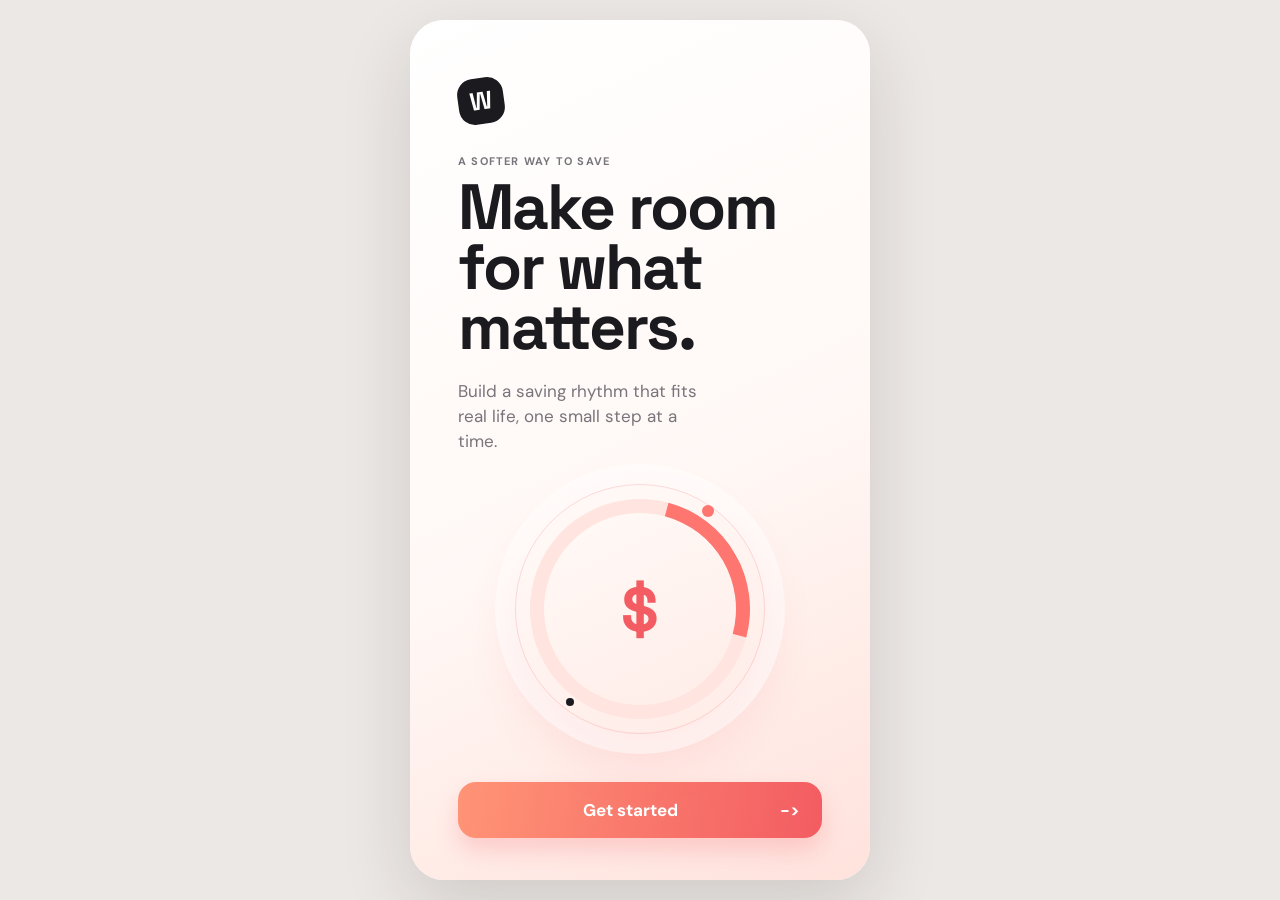
==== index.html @ 6072acb7 "Add the first Wispace prototype Every screen as static markup: the welcome and sign-in views, and th" ====
<!doctype html>
<html lang="en">
<head>
  <meta charset="UTF-8">
  <meta name="viewport" content="width=device-width, initial-scale=1.0">
  <meta name="theme-color" content="#f8f6f4">
  <title>Wispace | Make room for your goals</title>
  <link rel="preconnect" href="https://fonts.googleapis.com">
  <link rel="preconnect" href="https://fonts.gstatic.com" crossorigin>
  <link href="https://fonts.googleapis.com/css2?family=DM+Sans:wght@400;500;600;700&family=Space+Grotesk:wght@500;600;700&display=swap" rel="stylesheet">
  <link rel="stylesheet" href="styles.css">
</head>
<body>
  <main class="app-shell">
    <section id="welcome-view" class="welcome-view screen active">
      <div class="brand-mark">W</div>
      <div class="welcome-copy">
        <p class="eyebrow">A softer way to save</p>
        <h1>Make room<br>for what matters.</h1>
        <p>Build a saving rhythm that fits real life, one small step at a time.</p>
      </div>
      <div class="welcome-orbit" aria-hidden="true"><span>$</span><i></i><b></b></div>
      <button class="primary-button welcome-button" data-action="start">Get started <span>-></span></button>
    </section>

    <section id="signin-view" class="form-view screen">
      <button class="back-button" data-action="welcome">&#8592;</button>
      <div class="form-heading"><p class="eyebrow">Welcome to Wispace</p><h2>Let's make your<br>money feel lighter.</h2><p>Tell us a little about you to personalize your space.</p></div>
      <form id="profile-form" class="stack-form">
        <div class="form-row"><label>First name<input id="first-name-input" type="text" placeholder="First name" required></label><label>Last name<input id="last-name-input" type="text" placeholder="Last name" required></label></div>
        <label>What should we call you?<input id="name-input" type="text" placeholder="Your name" required></label>
        <label>What are you saving in?<select id="currency-input"><option value="$">USD ($)</option><option value="CAD">CAD ($)</option><option value="EUR">EUR (€)</option></select></label>
        <button class="primary-button" type="submit">Create my space <span>-></span></button>
      </form>
    </section>

    <section id="app-view" class="app-view screen">
      <header class="app-header"><div><p class="eyebrow" id="greeting">Good morning</p><h1>Wispace</h1><p class="subtle">Steady progress, softer landing.</p></div><button class="add-button" data-action="deposit">Add <span>+</span></button></header>

      <div id="home-page" class="page active-page">
        <section class="progress-section">
          <div class="progress-ring" id="progress-ring"><div class="ring-inner"><span>Saved</span><strong id="saved-value">$75.00</strong><small>of <span id="goal-value">$200.00</span> goal</small></div></div>
          <p class="pace-note"><span class="status-dot"></span><span id="pace-copy">You are right on pace</span></p>
        </section>
        <button class="primary-button deposit-button" data-action="deposit">Deposit <span id="deposit-label">$20</span> <span>+</span></button>
        <section class="checkin-card"><div class="section-heading"><div><p class="eyebrow">Your rhythm</p><h2>Daily check-in</h2></div><button class="icon-button" data-action="shift-checkins" aria-label="View next check-ins">&#8594;</button></div><div class="checkin-track" id="checkin-track" tabindex="0" aria-label="Daily check-ins"></div><p class="swipe-hint">Drag to explore your days</p></section>
        <section class="mini-stat-row"><div><span>This month</span><strong id="month-saved">$75.00</strong></div><div><span>Next deposit</span><strong id="next-deposit">$20.00</strong></div></section>
      </div>

      <div id="goals-page" class="page">
        <div class="page-title"><p class="eyebrow">Plan with intention</p><h2>Your goals</h2></div>
        <section class="goal-builder panel"><div class="section-heading"><div><p class="eyebrow">New goal</p><h2>Set a target</h2></div><span class="target-symbol">$</span></div><label>Target amount<input id="target-input" type="number" min="1" value="200"></label><label>Timeframe<select id="timeframe-input"><option value="30">30 days</option><option value="90">3 months</option><option value="180" selected>6 months</option><option value="365">1 year</option></select></label><div class="suggestion"><span>Suggested cadence</span><strong id="cadence-value">$1.11 / day</strong></div><div class="cadence-chips" id="cadence-chips"></div><button class="secondary-button" id="save-goal" type="button">Update goal</button></section>
        <div class="goal-list" id="goal-list"></div>
      </div>

      <div id="history-page" class="page">
        <div class="page-title"><p class="eyebrow">Your money trail</p><h2>History</h2></div>
        <div class="history-tabs"><button class="active">Overview</button><button>Deposits</button></div>
        <section class="flow-summary panel"><div><span>Monthly flow</span><strong>$4,200</strong></div><div class="flow-pills"><p><span>Spent</span><b>$2,940</b></p><p><span>Saved</span><b id="history-saved">$1,260</b></p></div></section>
        <section class="transactions" id="transactions"></section>
      </div>

      <div id="profile-page" class="page">
        <div class="page-title"><p class="eyebrow">Your space</p><h2>Profile</h2></div>
        <section class="profile-card panel"><div class="profile-summary"><div class="avatar" id="avatar">A</div><div><h2 id="profile-name">Alicia James</h2><p id="profile-handle">@alicia</p></div></div><div class="settings-list"><label>Turn on reminders <input class="toggle" type="checkbox" checked></label><label>Face unlock <input class="toggle" type="checkbox" checked></label><label>Private vault <input class="toggle" type="checkbox"></label><label>Currency <strong id="profile-currency">USD ($)</strong></label></div></section><button class="secondary-button" data-action="welcome">Sign out</button>
      </div>

      <nav class="bottom-nav" aria-label="Main navigation"><button class="active" data-page="home-page"><span class="nav-icon">⌂</span>Home</button><button data-page="goals-page"><span class="nav-icon">◎</span>Goals</button><button data-page="history-page"><span class="nav-icon">▤</span>History</button><button data-page="profile-page"><span class="nav-icon">○</span>Profile</button></nav>
    </section>

    <div class="modal-backdrop" id="deposit-modal"><section class="deposit-modal" role="dialog" aria-modal="true"><button class="close-button" data-action="close-modal">&#10005;</button><p class="eyebrow">Add to your goal</p><h2>Every little bit counts.</h2><label>Deposit amount<div class="money-input"><span id="currency-symbol">$</span><input id="deposit-input" type="number" min="0.01" step="0.01" value="20"></div></label><div class="deposit-suggestions"><button data-amount="10">$10</button><button data-amount="20">$20</button><button data-amount="50">$50</button></div><button class="primary-button" id="confirm-deposit">Make deposit <span>-></span></button></section></div>
  </main>
  <script src="app.js"></script>
</body>
</html>
---- styles.css ----
.form-row{display:grid;grid-template-columns:1fr 1fr;gap:12px}.goals-title{display:flex;align-items:flex-start;justify-content:space-between}.goals-title .add-button{margin-top:2px}.settings-list select{border:0;background:transparent;font-weight:700;text-align:right;outline-color:var(--coral)}
@media(max-width:360px){.form-row{grid-template-columns:1fr}.goals-title .add-button{padding-left:10px;padding-right:10px;font-size:12px}}
:root{--ink:#1b1b1f;--muted:#77757b;--paper:#fbf9f7;--panel:#fff;--line:#e8e3e0;--coral:#ff756f;--coral-dark:#f35c62;--blush:#ffe4df;--green:#45b979;--shadow:0 18px 35px rgba(38,25,20,.07)}
*{box-sizing:border-box}body{margin:0;background:#ece8e5;color:var(--ink);font-family:'DM Sans',sans-serif}button,input,select{font:inherit}button{cursor:pointer;border:0;color:inherit} .app-shell{max-width:460px;min-height:100vh;margin:auto;background:var(--paper);position:relative;overflow:hidden}.screen{display:none;min-height:100vh}.screen.active{display:block}.welcome-view{padding:44px 28px 32px;display:flex!important;flex-direction:column;background:linear-gradient(155deg,#fff 0%,#fff8f5 55%,#ffe2dc 100%)}.brand-mark{width:46px;height:46px;border-radius:16px;background:var(--ink);color:#fff;display:grid;place-items:center;font:700 25px 'Space Grotesk';transform:rotate(-8deg)}.welcome-copy{margin-top:auto;position:relative;z-index:1}.eyebrow{margin:0 0 9px;text-transform:uppercase;letter-spacing:.11em;font-size:11px;font-weight:700;color:var(--muted)}h1,h2,p{margin-top:0}.welcome-copy h1{font:700 clamp(44px,12vw,64px)/.94 'Space Grotesk';letter-spacing:-2px;margin-bottom:22px}.welcome-copy>p:last-child{max-width:260px;font-size:17px;line-height:1.45;color:var(--muted)}.welcome-orbit{height:250px;width:250px;margin:14px auto 18px;border:1px solid rgba(243,92,98,.2);border-radius:50%;position:relative;display:grid;place-items:center;box-shadow:0 0 0 20px rgba(255,255,255,.5),0 24px 50px rgba(243,92,98,.16)}.welcome-orbit:before{content:'';position:absolute;inset:14px;border:14px solid var(--blush);border-right-color:var(--coral);border-radius:50%;transform:rotate(-30deg)}.welcome-orbit span{font:700 62px 'Space Grotesk';color:var(--coral-dark);z-index:1}.welcome-orbit i,.welcome-orbit b{position:absolute;border-radius:50%;background:var(--coral);width:12px;height:12px;top:20px;right:50px}.welcome-orbit b{background:var(--ink);bottom:27px;top:auto;left:50px;width:8px;height:8px}.primary-button{width:100%;padding:17px 22px;border-radius:18px;background:linear-gradient(100deg,#ff9476,var(--coral-dark));color:white;font-weight:700;font-size:17px;box-shadow:0 12px 22px rgba(243,92,98,.22);transition:transform .2s,box-shadow .2s}.primary-button:hover{transform:translateY(-2px);box-shadow:0 16px 28px rgba(243,92,98,.3)}.primary-button span{float:right}.welcome-button{margin-top:auto}.text-button{background:none;padding:18px;color:var(--muted);font-weight:600;font-size:14px}.form-view{padding:38px 28px;background:var(--paper)}.back-button{background:none;font-size:25px;padding:4px 0 34px}.form-heading h2{font:700 38px/1 'Space Grotesk';letter-spacing:-1px;margin-bottom:16px}.form-heading>p:last-child{color:var(--muted);line-height:1.5}.stack-form{margin-top:38px;display:grid;gap:20px}.stack-form label,.goal-builder label,.deposit-modal label{display:grid;gap:8px;color:var(--muted);font-size:13px;font-weight:600}.stack-form input,.stack-form select,.goal-builder input,.goal-builder select,.deposit-modal input{width:100%;border:1px solid var(--line);border-radius:14px;background:white;padding:15px;color:var(--ink);outline-color:var(--coral)}
.app-view{padding:28px 20px 106px}.app-header{display:flex;align-items:flex-start;justify-content:space-between;margin-bottom:30px}.app-header h1{font:700 33px 'Space Grotesk';letter-spacing:-1.5px;margin:0 0 3px}.subtle{font-size:13px;color:var(--muted);margin:0}.add-button{background:#efedeb;border-radius:20px;padding:9px 14px;font-weight:700}.add-button span{font-size:20px;line-height:10px;margin-left:4px}.page{display:none;animation:rise .35s ease both}.page.active-page{display:block}.progress-section{text-align:center}.progress-ring{width:min(290px,74vw);aspect-ratio:1;margin:0 auto 20px;border-radius:50%;padding:17px;background:conic-gradient(var(--coral) var(--progress,37.5%),var(--blush) 0);box-shadow:0 15px 30px rgba(255,117,111,.12);position:relative}.progress-ring:before{content:'';position:absolute;inset:0;border-radius:50%;background:rgba(255,255,255,.5);transform:scale(.91)}.ring-inner{position:relative;z-index:1;height:100%;border-radius:50%;background:var(--paper);display:flex;flex-direction:column;align-items:center;justify-content:center}.ring-inner span,.ring-inner small{color:var(--muted);font-size:13px}.ring-inner strong{font:700 42px 'Space Grotesk';margin:8px 0}.pace-note{font-size:13px;color:var(--green);font-weight:600}.status-dot{display:inline-block;width:7px;height:7px;background:var(--green);border-radius:50%;margin-right:6px}.deposit-button{margin:15px 0 28px}.checkin-card,.panel{background:var(--panel);border:1px solid var(--line);border-radius:22px;padding:20px;box-shadow:var(--shadow)}.section-heading{display:flex;justify-content:space-between;align-items:flex-start}.section-heading h2,.page-title h2{font:700 24px 'Space Grotesk';margin:0;letter-spacing:-.8px}.icon-button{width:32px;height:32px;border-radius:50%;background:var(--blush);font-size:18px}.checkin-track{display:flex;gap:10px;overflow-x:auto;scroll-snap-type:x mandatory;padding:19px 1px 8px;cursor:grab;scrollbar-width:none}.checkin-track::-webkit-scrollbar{display:none}.day-card{flex:0 0 72px;scroll-snap-align:center;text-align:center;background:#f5f4f3;border-radius:20px;padding:14px 4px 11px;color:var(--muted);font-size:11px}.day-card strong{display:block;font:700 20px 'Space Grotesk';color:var(--ink);margin-top:8px}.day-card.done{background:#e1f5e9;color:var(--green)}.day-card.done strong{color:var(--green)}.day-card.today{background:var(--blush);outline:2px solid var(--coral);outline-offset:2px;color:var(--coral-dark)}.day-card.today strong{color:var(--coral-dark)}.swipe-hint{text-align:center;color:#aaa;font-size:11px;margin:10px 0 0}.mini-stat-row{display:grid;grid-template-columns:1fr 1fr;gap:12px;margin-top:18px}.mini-stat-row div{padding:15px;background:#f1efed;border-radius:15px}.mini-stat-row span{display:block;color:var(--muted);font-size:11px}.mini-stat-row strong{display:block;margin-top:5px;font:700 19px 'Space Grotesk'}.page-title{margin:8px 0 22px}.page-title h2{font-size:35px}.goal-builder{display:grid;gap:16px}.target-symbol{display:grid;place-items:center;width:34px;height:34px;background:var(--blush);color:var(--coral-dark);border-radius:11px;font-weight:700}.suggestion{display:flex;justify-content:space-between;align-items:center;padding:13px 14px;border-radius:13px;background:#fff0ee}.suggestion strong{font-family:'Space Grotesk'}.cadence-chips{display:flex;flex-wrap:wrap;gap:8px}.cadence-chips button{background:#f1efed;border-radius:20px;padding:9px 12px;font-weight:700;font-size:13px}.cadence-chips button.recommended{color:var(--coral-dark);background:var(--blush)}.secondary-button{width:100%;padding:14px;border:1px solid var(--line);border-radius:15px;background:var(--panel);font-weight:700}.goal-list{margin-top:22px;display:grid;gap:12px}.goal-item{padding:17px 18px;border:1px solid var(--line);border-radius:18px;background:#fff}.goal-item header{display:flex;justify-content:space-between;font-weight:700}.goal-item header span{color:var(--green);background:#e5f6eb;border-radius:15px;padding:4px 9px;font-size:12px}.goal-amount{font:700 29px 'Space Grotesk';margin:13px 0 2px}.goal-item small{color:var(--muted)}.bar{height:8px;border-radius:8px;background:#eeeceb;margin-top:13px;overflow:hidden}.bar i{display:block;height:100%;background:var(--green);border-radius:inherit}.history-tabs{display:flex;background:#f0eeec;border-radius:13px;padding:4px;margin-bottom:17px}.history-tabs button{flex:1;padding:10px;background:none;border-radius:10px;color:var(--muted);font-weight:700}.history-tabs .active{background:#fff;color:var(--ink);box-shadow:var(--shadow)}.flow-summary>div:first-child{display:flex;justify-content:space-between;align-items:center;color:var(--muted)}.flow-summary strong{font:700 30px 'Space Grotesk';color:var(--ink)}.flow-pills{display:grid;grid-template-columns:1fr 1fr;gap:10px;margin-top:18px}.flow-pills p{padding:12px;background:#f3f2f1;border-radius:14px;margin:0}.flow-pills span{display:block;color:var(--muted);font-size:11px}.flow-pills b{font:700 18px 'Space Grotesk'}.transactions{margin-top:20px}.transaction{display:grid;grid-template-columns:42px 1fr auto;align-items:center;gap:12px;padding:15px 3px;border-bottom:1px solid var(--line)}.transaction-icon{width:42px;height:42px;border-radius:13px;display:grid;place-items:center;color:white;font-weight:700}.transaction-icon.green{background:#54be7b}.transaction-icon.red{background:#ff8179}.transaction-icon.gold{background:#f9b94f}.transaction-icon.purple{background:#7d7be1}.transaction strong{display:block}.transaction small{color:var(--muted)}.transaction .amount{font-weight:700}.amount.positive{color:var(--green)}.amount.negative{color:var(--coral-dark)}.profile-card{padding:24px 18px}.profile-summary{display:flex;align-items:center;gap:15px;margin-bottom:25px}.avatar{width:70px;height:70px;display:grid;place-items:center;border-radius:50%;background:linear-gradient(140deg,#f7d5aa,#dcbcaf);font:700 29px 'Space Grotesk'}.profile-summary h2{font:700 28px 'Space Grotesk';margin:0;letter-spacing:-1px}.profile-summary p{color:var(--muted);margin:2px 0}.settings-list{display:grid;gap:10px}.settings-list label{display:flex;justify-content:space-between;align-items:center;padding:15px 14px;border-radius:14px;background:#f4f2f1;font-weight:700}.settings-list label strong{font-family:'Space Grotesk'}.toggle{appearance:none;width:48px;height:28px;border-radius:20px;background:#d7d6d5;position:relative;transition:.2s}.toggle:before{content:'';position:absolute;width:22px;height:22px;top:3px;left:3px;border-radius:50%;background:#fff;transition:.2s}.toggle:checked{background:var(--green)}.toggle:checked:before{transform:translateX(20px)}.profile-page>.secondary-button{margin-top:18px}.bottom-nav{position:fixed;bottom:16px;left:50%;transform:translateX(-50%);width:min(420px,calc(100% - 40px));display:grid;grid-template-columns:repeat(4,1fr);padding:7px;background:rgba(255,255,255,.94);border:1px solid var(--line);border-radius:20px;box-shadow:0 15px 30px rgba(0,0,0,.08);z-index:5}.bottom-nav button{background:none;border-radius:14px;padding:9px 3px 7px;font-size:11px;color:var(--muted)}.bottom-nav button.active{background:#f4f2f1;color:var(--ink);font-weight:700}.nav-icon{display:block;font-size:20px;line-height:20px;margin-bottom:3px}.modal-backdrop{display:none;position:fixed;inset:0;background:rgba(20,18,18,.32);z-index:10;align-items:flex-end;justify-content:center}.modal-backdrop.open{display:flex}.deposit-modal{width:min(460px,100%);background:var(--paper);padding:24px 24px 32px;border-radius:25px 25px 0 0;position:relative;animation:rise .25s ease}.deposit-modal h2{font:700 28px 'Space Grotesk';margin-bottom:25px}.close-button{position:absolute;right:20px;top:20px;background:#efedeb;width:32px;height:32px;border-radius:50%}.money-input{display:flex;align-items:center;border:1px solid var(--line);border-radius:14px;background:white;padding-left:15px;color:var(--muted);font-size:20px}.money-input input{border:0!important;padding-left:8px!important;font-size:22px}.deposit-suggestions{display:flex;gap:8px;margin:12px 0 20px}.deposit-suggestions button{padding:8px 13px;border:1px solid var(--line);border-radius:18px;background:#fff;font-weight:700}.deposit-suggestions button:hover{background:var(--blush);color:var(--coral-dark)}@keyframes rise{from{opacity:0;transform:translateY(12px)}to{opacity:1;transform:none}}@media(min-width:600px){.app-shell{min-height:780px;margin:20px auto;border-radius:34px;box-shadow:0 25px 70px rgba(36,28,24,.14);min-height:calc(100vh - 40px)}.screen{min-height:calc(100vh - 40px)}.welcome-view{padding:58px 48px 42px}.form-view{padding:55px 48px}.app-view{padding-left:34px;padding-right:34px}.bottom-nav{position:absolute;bottom:19px}.modal-backdrop{align-items:center}.deposit-modal{border-radius:25px;max-width:460px}}
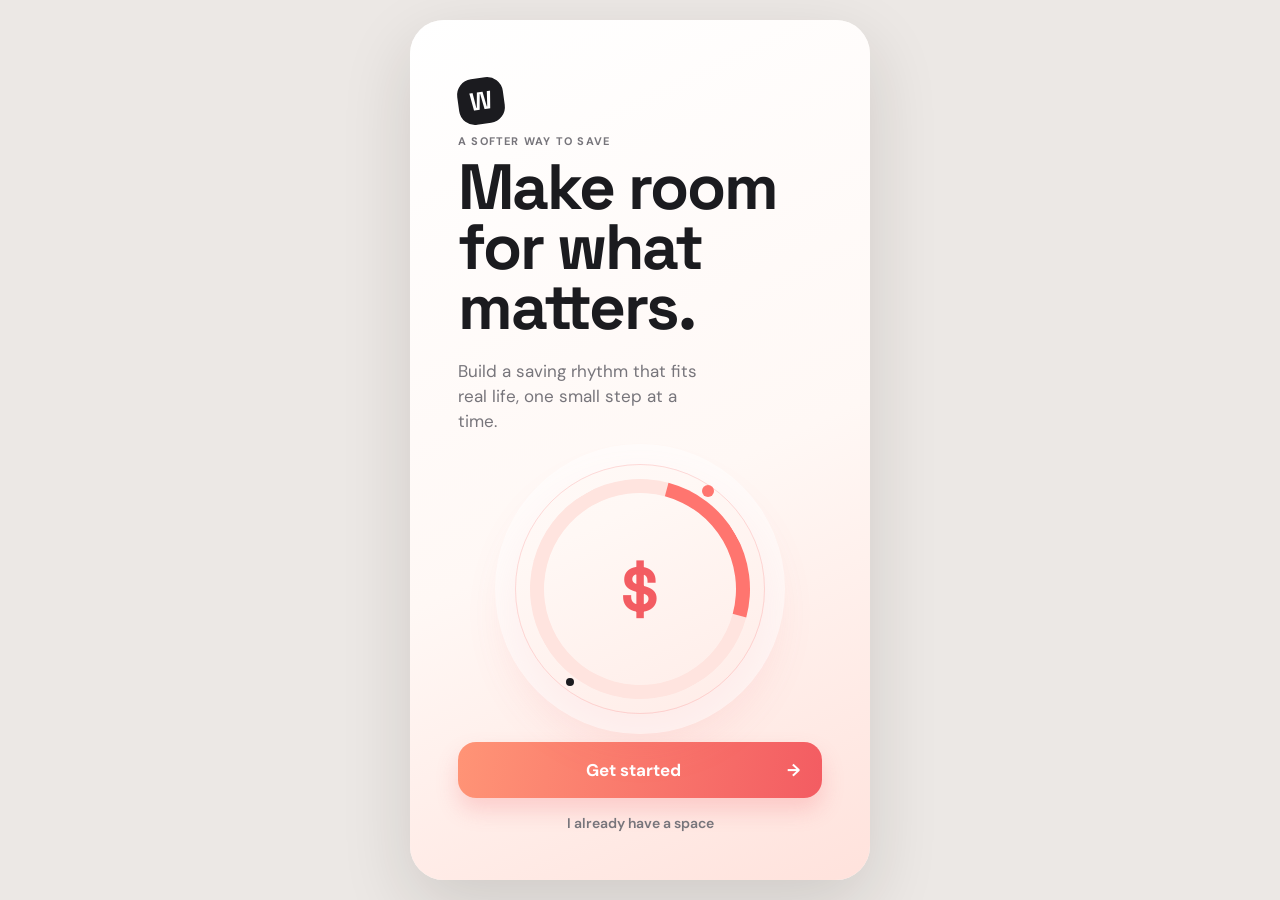
==== commit de971e0a: "Build out Wispace: multiple goals, flexible deposits, real history Reworks the prototype into a work" ====
--- a/index.html
+++ b/index.html
@@ -11,65 +11,296 @@
   <link rel="stylesheet" href="styles.css">
 </head>
 <body>
-  <main class="app-shell">
-    <section id="welcome-view" class="welcome-view screen active">
-      <div class="brand-mark">W</div>
-      <div class="welcome-copy">
-        <p class="eyebrow">A softer way to save</p>
-        <h1>Make room<br>for what matters.</h1>
-        <p>Build a saving rhythm that fits real life, one small step at a time.</p>
-      </div>
-      <div class="welcome-orbit" aria-hidden="true"><span>$</span><i></i><b></b></div>
-      <button class="primary-button welcome-button" data-action="start">Get started <span>-></span></button>
+<main class="app-shell">
+
+  <!-- Intro -->
+  <section id="welcome-view" class="welcome-view screen active">
+    <div class="brand-mark">W</div>
+    <div class="welcome-copy">
+      <p class="eyebrow">A softer way to save</p>
+      <h1>Make room<br>for what matters.</h1>
+      <p>Build a saving rhythm that fits real life, one small step at a time.</p>
+    </div>
+    <div class="welcome-orbit" aria-hidden="true"><span>$</span><i></i><b></b></div>
+    <button class="primary-button welcome-button" data-action="start">Get started <span>&rarr;</span></button>
+    <button class="text-button" data-action="signin">I already have a space</button>
+  </section>
+
+  <!-- Sign in / create account -->
+  <section id="signin-view" class="form-view screen">
+    <button class="back-button" data-action="welcome" aria-label="Back">&#8592;</button>
+
+    <div class="form-heading">
+      <p class="eyebrow">Welcome to Wispace</p>
+      <h2 id="auth-title">Let's make your<br>money feel lighter.</h2>
+      <p id="auth-subtitle">Tell us a little about you to personalise your space.</p>
+    </div>
+
+    <div class="segmented" id="auth-tabs">
+      <button type="button" class="active" data-mode="create">Create account</button>
+      <button type="button" data-mode="signin">Sign in</button>
+    </div>
+
+    <form id="profile-form" class="stack-form">
+      <div class="form-row when-create">
+        <label>First name<input id="first-name-input" type="text" placeholder="First name" autocomplete="given-name"></label>
+        <label>Last name<input id="last-name-input" type="text" placeholder="Last name" autocomplete="family-name"></label>
+      </div>
+      <label class="when-create">What should we call you?
+        <input id="name-input" type="text" placeholder="Your name" autocomplete="nickname">
+      </label>
+      <label>Email
+        <input id="email-input" type="email" placeholder="you@email.com" autocomplete="email" required>
+      </label>
+      <label>Password
+        <input id="password-input" type="password" placeholder="At least 6 characters" minlength="6" required>
+      </label>
+      <label class="when-create">What are you saving in?
+        <select id="currency-input">
+          <option value="USD">USD (US$)</option>
+          <option value="CAD">CAD (CA$)</option>
+          <option value="EUR">EUR (&euro;)</option>
+        </select>
+      </label>
+      <p class="form-note">Student project &mdash; everything stays in this browser and is never sent anywhere.</p>
+      <p class="form-error" id="auth-error" hidden></p>
+      <button class="primary-button" type="submit" id="auth-submit">Create my space <span>&rarr;</span></button>
+    </form>
+  </section>
+
+  <!-- The app itself -->
+  <section id="app-view" class="app-view screen">
+    <header class="app-header">
+      <div>
+        <p class="eyebrow">Wispace</p>
+        <h1 id="greeting">Hey there!</h1>
+        <p class="subtle">Steady progress, softer landing.</p>
+      </div>
+      <button class="add-button" type="button" data-action="new-goal">Add <span>+</span></button>
+    </header>
+
+    <!-- Home -->
+    <div id="home-page" class="page active-page">
+      <div class="empty-state" id="home-empty" hidden>
+        <div class="empty-orbit" aria-hidden="true">$</div>
+        <h3>Nothing saved yet</h3>
+        <p>Pick something you want and Wispace will work out the pace for you.</p>
+        <button class="primary-button" data-action="new-goal">Make your first goal <span>+</span></button>
+      </div>
+
+      <div id="home-content">
+        <div class="goal-carousel" id="goal-carousel" tabindex="0" aria-label="Your goals, drag to switch"></div>
+        <div class="carousel-dots" id="carousel-dots"></div>
+
+        <button class="primary-button deposit-button" data-action="deposit">Deposit <b id="deposit-label">&mdash;</b></button>
+
+        <section class="checkin-card">
+          <div class="section-heading">
+            <div>
+              <p class="eyebrow">Your rhythm</p>
+              <h2 id="checkin-title">Daily check-in</h2>
+            </div>
+            <button class="icon-button" data-action="checkin-next" aria-label="Move the check-ins forward">&#8594;</button>
+          </div>
+          <div class="checkin-track" id="checkin-track" tabindex="0" aria-label="Check-in timeline"></div>
+          <p class="swipe-hint">Drag left or right to move through your plan</p>
+        </section>
+
+        <section class="mini-stat-row">
+          <div><span>Saved this month</span><strong id="month-saved">&mdash;</strong></div>
+          <div><span>Next contribution</span><strong id="next-deposit">&mdash;</strong></div>
+        </section>
+      </div>
+    </div>
+
+    <!-- Goals -->
+    <div id="goals-page" class="page">
+      <div class="page-title goals-title">
+        <div>
+          <p class="eyebrow">Plan with intention</p>
+          <h2>Your goals</h2>
+        </div>
+        <button class="add-button" type="button" data-action="new-goal">New goal <span>+</span></button>
+      </div>
+      <div class="goal-list" id="goal-list"></div>
+    </div>
+
+    <!-- History -->
+    <div id="history-page" class="page">
+      <div class="page-title goals-title">
+        <div>
+          <p class="eyebrow">Your money trail</p>
+          <h2>History</h2>
+        </div>
+        <button class="add-button" type="button" data-action="new-entry">Log <span>+</span></button>
+      </div>
+
+      <div class="history-tabs" id="history-tabs">
+        <button class="active" data-filter="all">All</button>
+        <button data-filter="goals">Goals</button>
+        <button data-filter="outside">Outside</button>
+      </div>
+
+      <section class="flow-summary panel">
+        <div><span>Saved across all goals</span><strong id="history-total">&mdash;</strong></div>
+        <div class="flow-pills">
+          <p><span>In this month</span><b id="history-in">&mdash;</b></p>
+          <p><span>Out this month</span><b id="history-out">&mdash;</b></p>
+        </div>
+      </section>
+
+      <section class="transactions" id="transactions"></section>
+    </div>
+
+    <!-- Profile -->
+    <div id="profile-page" class="page">
+      <div class="page-title">
+        <p class="eyebrow">Your space</p>
+        <h2>Profile</h2>
+      </div>
+
+      <section class="profile-card panel">
+        <div class="profile-summary">
+          <div class="avatar" id="avatar">W</div>
+          <div>
+            <h2 id="profile-name">&mdash;</h2>
+            <p id="profile-handle">&mdash;</p>
+            <p class="subtle" id="profile-email">&mdash;</p>
+          </div>
+        </div>
+
+        <div class="profile-stats">
+          <div><span>Goals</span><strong id="stat-goals">0</strong></div>
+          <div><span>Saved</span><strong id="stat-saved">&mdash;</strong></div>
+          <div><span>Check-ins</span><strong id="stat-checkins">0</strong></div>
+        </div>
+
+        <div class="settings-list">
+          <label>Display name<input id="setting-name" type="text" placeholder="Your name"></label>
+          <label>Currency
+            <select id="profile-currency">
+              <option value="USD">USD (US$)</option>
+              <option value="CAD">CAD (CA$)</option>
+              <option value="EUR">EUR (&euro;)</option>
+            </select>
+          </label>
+          <label>Remind me to check in<input class="toggle" type="checkbox" id="setting-reminders"></label>
+          <label>Member since<strong id="profile-since">&mdash;</strong></label>
+        </div>
+      </section>
+
+      <button class="secondary-button" data-action="signout">Sign out</button>
+    </div>
+
+    <nav class="bottom-nav" aria-label="Main navigation">
+      <button class="active" data-page="home-page"><span class="nav-icon">&#8962;</span>Home</button>
+      <button data-page="goals-page"><span class="nav-icon">&#9678;</span>Goals</button>
+      <button data-page="history-page"><span class="nav-icon">&#9636;</span>History</button>
+      <button data-page="profile-page"><span class="nav-icon">&#9675;</span>Profile</button>
+    </nav>
+  </section>
+
+  <!-- Deposit / withdraw sheet -->
+  <div class="modal-backdrop" id="deposit-modal">
+    <section class="sheet" role="dialog" aria-modal="true" aria-label="Move money">
+      <button class="close-button" data-action="close-modal" aria-label="Close">&#10005;</button>
+      <p class="eyebrow" id="deposit-eyebrow">Add to your goal</p>
+      <h2 id="deposit-heading">Every little bit counts.</h2>
+
+      <div class="segmented" id="deposit-mode">
+        <button type="button" class="active" data-mode="deposit">Deposit</button>
+        <button type="button" data-mode="withdraw">Take out</button>
+      </div>
+
+      <label>Goal<select id="deposit-goal"></select></label>
+      <label>Amount
+        <div class="money-input"><span class="currency-symbol">$</span><input id="deposit-input" type="number" min="0.01" step="0.01" value="20"></div>
+      </label>
+
+      <div class="deposit-suggestions" id="deposit-suggestions"></div>
+      <p class="plan-hint" id="deposit-hint"></p>
+      <p class="form-error" id="deposit-error" hidden></p>
+      <button class="primary-button" id="confirm-deposit">Make deposit <span>&rarr;</span></button>
     </section>
-
-    <section id="signin-view" class="form-view screen">
-      <button class="back-button" data-action="welcome">&#8592;</button>
-      <div class="form-heading"><p class="eyebrow">Welcome to Wispace</p><h2>Let's make your<br>money feel lighter.</h2><p>Tell us a little about you to personalize your space.</p></div>
-      <form id="profile-form" class="stack-form">
-        <div class="form-row"><label>First name<input id="first-name-input" type="text" placeholder="First name" required></label><label>Last name<input id="last-name-input" type="text" placeholder="Last name" required></label></div>
-        <label>What should we call you?<input id="name-input" type="text" placeholder="Your name" required></label>
-        <label>What are you saving in?<select id="currency-input"><option value="$">USD ($)</option><option value="CAD">CAD ($)</option><option value="EUR">EUR (€)</option></select></label>
-        <button class="primary-button" type="submit">Create my space <span>-></span></button>
-      </form>
+  </div>
+
+  <!-- Goal builder sheet -->
+  <div class="modal-backdrop" id="goal-modal">
+    <section class="sheet tall" role="dialog" aria-modal="true" aria-label="Goal settings">
+      <button class="close-button" data-action="close-modal" aria-label="Close">&#10005;</button>
+      <p class="eyebrow" id="goal-eyebrow">New goal</p>
+      <h2 id="goal-heading">Set a target.</h2>
+
+      <div class="sheet-body">
+        <label>What are you saving for?
+          <input id="goal-name-input" type="text" placeholder="Kyoto trip, rainy day fund...">
+        </label>
+
+        <label>Target amount
+          <div class="money-input"><span class="currency-symbol">$</span><input id="goal-target-input" type="number" min="1" step="1" value="200"></div>
+        </label>
+
+        <label>Reach it by
+          <select id="goal-timeframe-input">
+            <option value="30">In 30 days</option>
+            <option value="90">In 3 months</option>
+            <option value="180" selected>In 6 months</option>
+            <option value="365">In 1 year</option>
+            <option value="custom">Pick my own date</option>
+          </select>
+        </label>
+
+        <label id="goal-date-wrap" hidden>Deadline
+          <input id="goal-date-input" type="date">
+        </label>
+
+        <div class="cadence-block">
+          <p class="field-label">How often do you want to put money in?</p>
+          <div class="cadence-chips" id="cadence-chips"></div>
+        </div>
+
+        <label>Amount each time
+          <div class="money-input"><span class="currency-symbol">$</span><input id="goal-contribution-input" type="number" min="0" step="0.01"></div>
+        </label>
+
+        <div class="suggestion" id="plan-summary">
+          <span>Your plan</span>
+          <strong id="plan-summary-value">&mdash;</strong>
+        </div>
+
+        <div class="suggestion-list" id="plan-suggestions"></div>
+      </div>
+
+      <div class="sheet-actions">
+        <button class="secondary-button danger" id="delete-goal" type="button" hidden>Delete goal</button>
+        <button class="primary-button" id="save-goal" type="button">Save goal <span>&rarr;</span></button>
+      </div>
     </section>
-
-    <section id="app-view" class="app-view screen">
-      <header class="app-header"><div><p class="eyebrow" id="greeting">Good morning</p><h1>Wispace</h1><p class="subtle">Steady progress, softer landing.</p></div><button class="add-button" data-action="deposit">Add <span>+</span></button></header>
-
-      <div id="home-page" class="page active-page">
-        <section class="progress-section">
-          <div class="progress-ring" id="progress-ring"><div class="ring-inner"><span>Saved</span><strong id="saved-value">$75.00</strong><small>of <span id="goal-value">$200.00</span> goal</small></div></div>
-          <p class="pace-note"><span class="status-dot"></span><span id="pace-copy">You are right on pace</span></p>
-        </section>
-        <button class="primary-button deposit-button" data-action="deposit">Deposit <span id="deposit-label">$20</span> <span>+</span></button>
-        <section class="checkin-card"><div class="section-heading"><div><p class="eyebrow">Your rhythm</p><h2>Daily check-in</h2></div><button class="icon-button" data-action="shift-checkins" aria-label="View next check-ins">&#8594;</button></div><div class="checkin-track" id="checkin-track" tabindex="0" aria-label="Daily check-ins"></div><p class="swipe-hint">Drag to explore your days</p></section>
-        <section class="mini-stat-row"><div><span>This month</span><strong id="month-saved">$75.00</strong></div><div><span>Next deposit</span><strong id="next-deposit">$20.00</strong></div></section>
-      </div>
-
-      <div id="goals-page" class="page">
-        <div class="page-title"><p class="eyebrow">Plan with intention</p><h2>Your goals</h2></div>
-        <section class="goal-builder panel"><div class="section-heading"><div><p class="eyebrow">New goal</p><h2>Set a target</h2></div><span class="target-symbol">$</span></div><label>Target amount<input id="target-input" type="number" min="1" value="200"></label><label>Timeframe<select id="timeframe-input"><option value="30">30 days</option><option value="90">3 months</option><option value="180" selected>6 months</option><option value="365">1 year</option></select></label><div class="suggestion"><span>Suggested cadence</span><strong id="cadence-value">$1.11 / day</strong></div><div class="cadence-chips" id="cadence-chips"></div><button class="secondary-button" id="save-goal" type="button">Update goal</button></section>
-        <div class="goal-list" id="goal-list"></div>
-      </div>
-
-      <div id="history-page" class="page">
-        <div class="page-title"><p class="eyebrow">Your money trail</p><h2>History</h2></div>
-        <div class="history-tabs"><button class="active">Overview</button><button>Deposits</button></div>
-        <section class="flow-summary panel"><div><span>Monthly flow</span><strong>$4,200</strong></div><div class="flow-pills"><p><span>Spent</span><b>$2,940</b></p><p><span>Saved</span><b id="history-saved">$1,260</b></p></div></section>
-        <section class="transactions" id="transactions"></section>
-      </div>
-
-      <div id="profile-page" class="page">
-        <div class="page-title"><p class="eyebrow">Your space</p><h2>Profile</h2></div>
-        <section class="profile-card panel"><div class="profile-summary"><div class="avatar" id="avatar">A</div><div><h2 id="profile-name">Alicia James</h2><p id="profile-handle">@alicia</p></div></div><div class="settings-list"><label>Turn on reminders <input class="toggle" type="checkbox" checked></label><label>Face unlock <input class="toggle" type="checkbox" checked></label><label>Private vault <input class="toggle" type="checkbox"></label><label>Currency <strong id="profile-currency">USD ($)</strong></label></div></section><button class="secondary-button" data-action="welcome">Sign out</button>
-      </div>
-
-      <nav class="bottom-nav" aria-label="Main navigation"><button class="active" data-page="home-page"><span class="nav-icon">⌂</span>Home</button><button data-page="goals-page"><span class="nav-icon">◎</span>Goals</button><button data-page="history-page"><span class="nav-icon">▤</span>History</button><button data-page="profile-page"><span class="nav-icon">○</span>Profile</button></nav>
+  </div>
+
+  <!-- Manual history entry sheet -->
+  <div class="modal-backdrop" id="entry-modal">
+    <section class="sheet" role="dialog" aria-modal="true" aria-label="Log an entry">
+      <button class="close-button" data-action="close-modal" aria-label="Close">&#10005;</button>
+      <p class="eyebrow">Outside your goals</p>
+      <h2>Log something else.</h2>
+
+      <div class="segmented" id="entry-mode">
+        <button type="button" class="active" data-mode="income">Money in</button>
+        <button type="button" data-mode="expense">Money out</button>
+      </div>
+
+      <label>What was it?<input id="entry-label" type="text" placeholder="Payday, groceries..."></label>
+      <label>Amount
+        <div class="money-input"><span class="currency-symbol">$</span><input id="entry-amount" type="number" min="0.01" step="0.01" value="20"></div>
+      </label>
+      <label>When<input id="entry-date" type="date"></label>
+      <p class="form-error" id="entry-error" hidden></p>
+      <button class="primary-button" id="confirm-entry">Save entry <span>&rarr;</span></button>
     </section>
-
-    <div class="modal-backdrop" id="deposit-modal"><section class="deposit-modal" role="dialog" aria-modal="true"><button class="close-button" data-action="close-modal">&#10005;</button><p class="eyebrow">Add to your goal</p><h2>Every little bit counts.</h2><label>Deposit amount<div class="money-input"><span id="currency-symbol">$</span><input id="deposit-input" type="number" min="0.01" step="0.01" value="20"></div></label><div class="deposit-suggestions"><button data-amount="10">$10</button><button data-amount="20">$20</button><button data-amount="50">$50</button></div><button class="primary-button" id="confirm-deposit">Make deposit <span>-></span></button></section></div>
-  </main>
-  <script src="app.js"></script>
+  </div>
+
+</main>
+<script src="app.js"></script>
 </body>
-</html>+</html>
--- a/styles.css
+++ b/styles.css
@@ -1,5 +1,269 @@
- .form-row{display:grid;grid-template-columns:1fr 1fr;gap:12px}.goals-title{display:flex;align-items:flex-start;justify-content:space-between}.goals-title .add-button{margin-top:2px}.settings-list select{border:0;background:transparent;font-weight:700;text-align:right;outline-color:var(--coral)}
-@media(max-width:360px){.form-row{grid-template-columns:1fr}.goals-title .add-button{padding-left:10px;padding-right:10px;font-size:12px}}
-:root{--ink:#1b1b1f;--muted:#77757b;--paper:#fbf9f7;--panel:#fff;--line:#e8e3e0;--coral:#ff756f;--coral-dark:#f35c62;--blush:#ffe4df;--green:#45b979;--shadow:0 18px 35px rgba(38,25,20,.07)}
-*{box-sizing:border-box}body{margin:0;background:#ece8e5;color:var(--ink);font-family:'DM Sans',sans-serif}button,input,select{font:inherit}button{cursor:pointer;border:0;color:inherit} .app-shell{max-width:460px;min-height:100vh;margin:auto;background:var(--paper);position:relative;overflow:hidden}.screen{display:none;min-height:100vh}.screen.active{display:block}.welcome-view{padding:44px 28px 32px;display:flex!important;flex-direction:column;background:linear-gradient(155deg,#fff 0%,#fff8f5 55%,#ffe2dc 100%)}.brand-mark{width:46px;height:46px;border-radius:16px;background:var(--ink);color:#fff;display:grid;place-items:center;font:700 25px 'Space Grotesk';transform:rotate(-8deg)}.welcome-copy{margin-top:auto;position:relative;z-index:1}.eyebrow{margin:0 0 9px;text-transform:uppercase;letter-spacing:.11em;font-size:11px;font-weight:700;color:var(--muted)}h1,h2,p{margin-top:0}.welcome-copy h1{font:700 clamp(44px,12vw,64px)/.94 'Space Grotesk';letter-spacing:-2px;margin-bottom:22px}.welcome-copy>p:last-child{max-width:260px;font-size:17px;line-height:1.45;color:var(--muted)}.welcome-orbit{height:250px;width:250px;margin:14px auto 18px;border:1px solid rgba(243,92,98,.2);border-radius:50%;position:relative;display:grid;place-items:center;box-shadow:0 0 0 20px rgba(255,255,255,.5),0 24px 50px rgba(243,92,98,.16)}.welcome-orbit:before{content:'';position:absolute;inset:14px;border:14px solid var(--blush);border-right-color:var(--coral);border-radius:50%;transform:rotate(-30deg)}.welcome-orbit span{font:700 62px 'Space Grotesk';color:var(--coral-dark);z-index:1}.welcome-orbit i,.welcome-orbit b{position:absolute;border-radius:50%;background:var(--coral);width:12px;height:12px;top:20px;right:50px}.welcome-orbit b{background:var(--ink);bottom:27px;top:auto;left:50px;width:8px;height:8px}.primary-button{width:100%;padding:17px 22px;border-radius:18px;background:linear-gradient(100deg,#ff9476,var(--coral-dark));color:white;font-weight:700;font-size:17px;box-shadow:0 12px 22px rgba(243,92,98,.22);transition:transform .2s,box-shadow .2s}.primary-button:hover{transform:translateY(-2px);box-shadow:0 16px 28px rgba(243,92,98,.3)}.primary-button span{float:right}.welcome-button{margin-top:auto}.text-button{background:none;padding:18px;color:var(--muted);font-weight:600;font-size:14px}.form-view{padding:38px 28px;background:var(--paper)}.back-button{background:none;font-size:25px;padding:4px 0 34px}.form-heading h2{font:700 38px/1 'Space Grotesk';letter-spacing:-1px;margin-bottom:16px}.form-heading>p:last-child{color:var(--muted);line-height:1.5}.stack-form{margin-top:38px;display:grid;gap:20px}.stack-form label,.goal-builder label,.deposit-modal label{display:grid;gap:8px;color:var(--muted);font-size:13px;font-weight:600}.stack-form input,.stack-form select,.goal-builder input,.goal-builder select,.deposit-modal input{width:100%;border:1px solid var(--line);border-radius:14px;background:white;padding:15px;color:var(--ink);outline-color:var(--coral)}
-.app-view{padding:28px 20px 106px}.app-header{display:flex;align-items:flex-start;justify-content:space-between;margin-bottom:30px}.app-header h1{font:700 33px 'Space Grotesk';letter-spacing:-1.5px;margin:0 0 3px}.subtle{font-size:13px;color:var(--muted);margin:0}.add-button{background:#efedeb;border-radius:20px;padding:9px 14px;font-weight:700}.add-button span{font-size:20px;line-height:10px;margin-left:4px}.page{display:none;animation:rise .35s ease both}.page.active-page{display:block}.progress-section{text-align:center}.progress-ring{width:min(290px,74vw);aspect-ratio:1;margin:0 auto 20px;border-radius:50%;padding:17px;background:conic-gradient(var(--coral) var(--progress,37.5%),var(--blush) 0);box-shadow:0 15px 30px rgba(255,117,111,.12);position:relative}.progress-ring:before{content:'';position:absolute;inset:0;border-radius:50%;background:rgba(255,255,255,.5);transform:scale(.91)}.ring-inner{position:relative;z-index:1;height:100%;border-radius:50%;background:var(--paper);display:flex;flex-direction:column;align-items:center;justify-content:center}.ring-inner span,.ring-inner small{color:var(--muted);font-size:13px}.ring-inner strong{font:700 42px 'Space Grotesk';margin:8px 0}.pace-note{font-size:13px;color:var(--green);font-weight:600}.status-dot{display:inline-block;width:7px;height:7px;background:var(--green);border-radius:50%;margin-right:6px}.deposit-button{margin:15px 0 28px}.checkin-card,.panel{background:var(--panel);border:1px solid var(--line);border-radius:22px;padding:20px;box-shadow:var(--shadow)}.section-heading{display:flex;justify-content:space-between;align-items:flex-start}.section-heading h2,.page-title h2{font:700 24px 'Space Grotesk';margin:0;letter-spacing:-.8px}.icon-button{width:32px;height:32px;border-radius:50%;background:var(--blush);font-size:18px}.checkin-track{display:flex;gap:10px;overflow-x:auto;scroll-snap-type:x mandatory;padding:19px 1px 8px;cursor:grab;scrollbar-width:none}.checkin-track::-webkit-scrollbar{display:none}.day-card{flex:0 0 72px;scroll-snap-align:center;text-align:center;background:#f5f4f3;border-radius:20px;padding:14px 4px 11px;color:var(--muted);font-size:11px}.day-card strong{display:block;font:700 20px 'Space Grotesk';color:var(--ink);margin-top:8px}.day-card.done{background:#e1f5e9;color:var(--green)}.day-card.done strong{color:var(--green)}.day-card.today{background:var(--blush);outline:2px solid var(--coral);outline-offset:2px;color:var(--coral-dark)}.day-card.today strong{color:var(--coral-dark)}.swipe-hint{text-align:center;color:#aaa;font-size:11px;margin:10px 0 0}.mini-stat-row{display:grid;grid-template-columns:1fr 1fr;gap:12px;margin-top:18px}.mini-stat-row div{padding:15px;background:#f1efed;border-radius:15px}.mini-stat-row span{display:block;color:var(--muted);font-size:11px}.mini-stat-row strong{display:block;margin-top:5px;font:700 19px 'Space Grotesk'}.page-title{margin:8px 0 22px}.page-title h2{font-size:35px}.goal-builder{display:grid;gap:16px}.target-symbol{display:grid;place-items:center;width:34px;height:34px;background:var(--blush);color:var(--coral-dark);border-radius:11px;font-weight:700}.suggestion{display:flex;justify-content:space-between;align-items:center;padding:13px 14px;border-radius:13px;background:#fff0ee}.suggestion strong{font-family:'Space Grotesk'}.cadence-chips{display:flex;flex-wrap:wrap;gap:8px}.cadence-chips button{background:#f1efed;border-radius:20px;padding:9px 12px;font-weight:700;font-size:13px}.cadence-chips button.recommended{color:var(--coral-dark);background:var(--blush)}.secondary-button{width:100%;padding:14px;border:1px solid var(--line);border-radius:15px;background:var(--panel);font-weight:700}.goal-list{margin-top:22px;display:grid;gap:12px}.goal-item{padding:17px 18px;border:1px solid var(--line);border-radius:18px;background:#fff}.goal-item header{display:flex;justify-content:space-between;font-weight:700}.goal-item header span{color:var(--green);background:#e5f6eb;border-radius:15px;padding:4px 9px;font-size:12px}.goal-amount{font:700 29px 'Space Grotesk';margin:13px 0 2px}.goal-item small{color:var(--muted)}.bar{height:8px;border-radius:8px;background:#eeeceb;margin-top:13px;overflow:hidden}.bar i{display:block;height:100%;background:var(--green);border-radius:inherit}.history-tabs{display:flex;background:#f0eeec;border-radius:13px;padding:4px;margin-bottom:17px}.history-tabs button{flex:1;padding:10px;background:none;border-radius:10px;color:var(--muted);font-weight:700}.history-tabs .active{background:#fff;color:var(--ink);box-shadow:var(--shadow)}.flow-summary>div:first-child{display:flex;justify-content:space-between;align-items:center;color:var(--muted)}.flow-summary strong{font:700 30px 'Space Grotesk';color:var(--ink)}.flow-pills{display:grid;grid-template-columns:1fr 1fr;gap:10px;margin-top:18px}.flow-pills p{padding:12px;background:#f3f2f1;border-radius:14px;margin:0}.flow-pills span{display:block;color:var(--muted);font-size:11px}.flow-pills b{font:700 18px 'Space Grotesk'}.transactions{margin-top:20px}.transaction{display:grid;grid-template-columns:42px 1fr auto;align-items:center;gap:12px;padding:15px 3px;border-bottom:1px solid var(--line)}.transaction-icon{width:42px;height:42px;border-radius:13px;display:grid;place-items:center;color:white;font-weight:700}.transaction-icon.green{background:#54be7b}.transaction-icon.red{background:#ff8179}.transaction-icon.gold{background:#f9b94f}.transaction-icon.purple{background:#7d7be1}.transaction strong{display:block}.transaction small{color:var(--muted)}.transaction .amount{font-weight:700}.amount.positive{color:var(--green)}.amount.negative{color:var(--coral-dark)}.profile-card{padding:24px 18px}.profile-summary{display:flex;align-items:center;gap:15px;margin-bottom:25px}.avatar{width:70px;height:70px;display:grid;place-items:center;border-radius:50%;background:linear-gradient(140deg,#f7d5aa,#dcbcaf);font:700 29px 'Space Grotesk'}.profile-summary h2{font:700 28px 'Space Grotesk';margin:0;letter-spacing:-1px}.profile-summary p{color:var(--muted);margin:2px 0}.settings-list{display:grid;gap:10px}.settings-list label{display:flex;justify-content:space-between;align-items:center;padding:15px 14px;border-radius:14px;background:#f4f2f1;font-weight:700}.settings-list label strong{font-family:'Space Grotesk'}.toggle{appearance:none;width:48px;height:28px;border-radius:20px;background:#d7d6d5;position:relative;transition:.2s}.toggle:before{content:'';position:absolute;width:22px;height:22px;top:3px;left:3px;border-radius:50%;background:#fff;transition:.2s}.toggle:checked{background:var(--green)}.toggle:checked:before{transform:translateX(20px)}.profile-page>.secondary-button{margin-top:18px}.bottom-nav{position:fixed;bottom:16px;left:50%;transform:translateX(-50%);width:min(420px,calc(100% - 40px));display:grid;grid-template-columns:repeat(4,1fr);padding:7px;background:rgba(255,255,255,.94);border:1px solid var(--line);border-radius:20px;box-shadow:0 15px 30px rgba(0,0,0,.08);z-index:5}.bottom-nav button{background:none;border-radius:14px;padding:9px 3px 7px;font-size:11px;color:var(--muted)}.bottom-nav button.active{background:#f4f2f1;color:var(--ink);font-weight:700}.nav-icon{display:block;font-size:20px;line-height:20px;margin-bottom:3px}.modal-backdrop{display:none;position:fixed;inset:0;background:rgba(20,18,18,.32);z-index:10;align-items:flex-end;justify-content:center}.modal-backdrop.open{display:flex}.deposit-modal{width:min(460px,100%);background:var(--paper);padding:24px 24px 32px;border-radius:25px 25px 0 0;position:relative;animation:rise .25s ease}.deposit-modal h2{font:700 28px 'Space Grotesk';margin-bottom:25px}.close-button{position:absolute;right:20px;top:20px;background:#efedeb;width:32px;height:32px;border-radius:50%}.money-input{display:flex;align-items:center;border:1px solid var(--line);border-radius:14px;background:white;padding-left:15px;color:var(--muted);font-size:20px}.money-input input{border:0!important;padding-left:8px!important;font-size:22px}.deposit-suggestions{display:flex;gap:8px;margin:12px 0 20px}.deposit-suggestions button{padding:8px 13px;border:1px solid var(--line);border-radius:18px;background:#fff;font-weight:700}.deposit-suggestions button:hover{background:var(--blush);color:var(--coral-dark)}@keyframes rise{from{opacity:0;transform:translateY(12px)}to{opacity:1;transform:none}}@media(min-width:600px){.app-shell{min-height:780px;margin:20px auto;border-radius:34px;box-shadow:0 25px 70px rgba(36,28,24,.14);min-height:calc(100vh - 40px)}.screen{min-height:calc(100vh - 40px)}.welcome-view{padding:58px 48px 42px}.form-view{padding:55px 48px}.app-view{padding-left:34px;padding-right:34px}.bottom-nav{position:absolute;bottom:19px}.modal-backdrop{align-items:center}.deposit-modal{border-radius:25px;max-width:460px}}+:root{
+  --ink:#1b1b1f;
+  --muted:#77757b;
+  --paper:#fbf9f7;
+  --panel:#fff;
+  --line:#e8e3e0;
+  --coral:#ff756f;
+  --coral-dark:#f35c62;
+  --blush:#ffe4df;
+  --green:#45b979;
+  --amber:#e08c3b;
+  --shadow:0 18px 35px rgba(38,25,20,.07);
+}
+
+*{box-sizing:border-box}
+[hidden]{display:none!important}
+body{margin:0;background:#ece8e5;color:var(--ink);font-family:'DM Sans',sans-serif}
+button,input,select{font:inherit}
+button{cursor:pointer;border:0;color:inherit}
+h1,h2,h3,p{margin-top:0}
+
+.app-shell{max-width:460px;min-height:100vh;margin:auto;background:var(--paper);position:relative;overflow:hidden}
+.screen{display:none;min-height:100vh}
+.screen.active{display:block}
+
+.eyebrow{margin:0 0 9px;text-transform:uppercase;letter-spacing:.11em;font-size:11px;font-weight:700;color:var(--muted)}
+.subtle{font-size:13px;color:var(--muted);margin:0}
+
+/* ---------- intro ---------- */
+
+.welcome-view{padding:44px 28px 24px;flex-direction:column;background:linear-gradient(155deg,#fff 0%,#fff8f5 55%,#ffe2dc 100%)}
+.welcome-view.active{display:flex}
+.brand-mark{width:46px;height:46px;border-radius:16px;background:var(--ink);color:#fff;display:grid;place-items:center;font:700 25px 'Space Grotesk';transform:rotate(-8deg)}
+.welcome-copy{margin-top:auto;position:relative;z-index:1}
+.welcome-copy h1{font:700 clamp(44px,12vw,64px)/.94 'Space Grotesk';letter-spacing:-2px;margin-bottom:22px}
+.welcome-copy>p:last-child{max-width:260px;font-size:17px;line-height:1.45;color:var(--muted)}
+.welcome-orbit{height:250px;width:250px;margin:14px auto 18px;border:1px solid rgba(243,92,98,.2);border-radius:50%;position:relative;display:grid;place-items:center;box-shadow:0 0 0 20px rgba(255,255,255,.5),0 24px 50px rgba(243,92,98,.16)}
+.welcome-orbit:before{content:'';position:absolute;inset:14px;border:14px solid var(--blush);border-right-color:var(--coral);border-radius:50%;transform:rotate(-30deg)}
+.welcome-orbit span{font:700 62px 'Space Grotesk';color:var(--coral-dark);z-index:1}
+.welcome-orbit i,.welcome-orbit b{position:absolute;border-radius:50%;background:var(--coral);width:12px;height:12px;top:20px;right:50px}
+.welcome-orbit b{background:var(--ink);bottom:27px;top:auto;left:50px;width:8px;height:8px}
+.welcome-button{margin-top:auto}
+
+.primary-button{width:100%;padding:17px 22px;border-radius:18px;background:linear-gradient(100deg,#ff9476,var(--coral-dark));color:#fff;font-weight:700;font-size:17px;box-shadow:0 12px 22px rgba(243,92,98,.22);transition:transform .2s,box-shadow .2s}
+.primary-button:hover{transform:translateY(-2px);box-shadow:0 16px 28px rgba(243,92,98,.3)}
+.primary-button span{float:right}
+.secondary-button{width:100%;padding:14px;border:1px solid var(--line);border-radius:15px;background:var(--panel);font-weight:700}
+.secondary-button.danger{color:var(--coral-dark);border-color:var(--blush);background:#fff6f5}
+.text-button{width:100%;background:none;padding:16px;color:var(--muted);font-weight:600;font-size:14px}
+.link-button{background:none;padding:0;color:var(--coral-dark);font-weight:700;font-size:13px}
+
+/* ---------- sign in ---------- */
+
+.form-view{padding:38px 28px 48px;background:var(--paper)}
+.back-button{background:none;font-size:25px;padding:4px 0 30px}
+.form-heading h2{font:700 38px/1 'Space Grotesk';letter-spacing:-1px;margin-bottom:16px}
+.form-heading>p:last-child{color:var(--muted);line-height:1.5;margin-bottom:0}
+.stack-form{margin-top:22px;display:grid;gap:18px}
+.form-row{display:grid;grid-template-columns:1fr 1fr;gap:12px}
+.stack-form label,.sheet label{display:grid;gap:8px;color:var(--muted);font-size:13px;font-weight:600}
+.stack-form input,.stack-form select,.sheet input,.sheet select{width:100%;border:1px solid var(--line);border-radius:14px;background:#fff;padding:15px;color:var(--ink);outline-color:var(--coral)}
+.form-note{margin:0;font-size:12px;line-height:1.5;color:var(--muted);background:#f4f2f1;border-radius:12px;padding:12px 14px}
+.form-error{margin:0;font-size:13px;font-weight:600;color:var(--coral-dark);background:#fff1f0;border-radius:12px;padding:11px 14px}
+
+.segmented{display:flex;background:#f0eeec;border-radius:14px;padding:4px;margin-bottom:20px;gap:4px}
+.segmented button{flex:1;padding:11px 8px;background:none;border-radius:11px;color:var(--muted);font-weight:700;font-size:14px}
+.segmented button.active{background:#fff;color:var(--ink);box-shadow:0 4px 12px rgba(38,25,20,.08)}
+
+/* ---------- app frame ---------- */
+
+.app-view{padding:28px 20px 112px}
+.app-header{display:flex;align-items:flex-start;justify-content:space-between;margin-bottom:26px;gap:14px}
+.app-header h1{font:700 33px 'Space Grotesk';letter-spacing:-1.5px;margin:0 0 3px}
+.add-button{background:#efedeb;border-radius:20px;padding:9px 14px;font-weight:700;font-size:14px;white-space:nowrap;transition:background .2s}
+.add-button:hover{background:var(--blush);color:var(--coral-dark)}
+.add-button span{font-size:19px;line-height:10px;margin-left:4px}
+.page{display:none;animation:rise .35s ease both}
+.page.active-page{display:block}
+.page-title{margin:8px 0 22px}
+.page-title h2{font:700 35px 'Space Grotesk';margin:0;letter-spacing:-.8px}
+.goals-title{display:flex;align-items:flex-start;justify-content:space-between;gap:14px}
+.goals-title .add-button{margin-top:6px}
+
+/* ---------- home carousel ---------- */
+
+.goal-carousel{display:flex;overflow-x:auto;scroll-snap-type:x mandatory;scrollbar-width:none;cursor:grab;margin:0 -20px;padding:0 20px;scroll-padding:0 20px}
+.goal-carousel::-webkit-scrollbar{display:none}
+.goal-carousel.dragging{cursor:grabbing;scroll-snap-type:none;scroll-behavior:auto}
+.goal-slide{flex:0 0 100%;scroll-snap-align:center;text-align:center;user-select:none}
+
+.progress-ring{width:min(280px,72vw);aspect-ratio:1;margin:0 auto 18px;border-radius:50%;padding:17px;background:conic-gradient(var(--coral) var(--progress,0%),var(--blush) 0);box-shadow:0 15px 30px rgba(255,117,111,.12);position:relative;transition:background .45s ease}
+.progress-ring:before{content:'';position:absolute;inset:0;border-radius:50%;background:rgba(255,255,255,.5);transform:scale(.91)}
+.ring-inner{position:relative;z-index:1;height:100%;border-radius:50%;background:var(--paper);display:flex;flex-direction:column;align-items:center;justify-content:center;padding:0 22px}
+.ring-inner span{color:var(--muted);font-size:13px;font-weight:600;max-width:100%;overflow:hidden;text-overflow:ellipsis;white-space:nowrap}
+.ring-inner small{color:var(--muted);font-size:13px}
+.ring-inner strong{font:700 clamp(30px,9vw,42px) 'Space Grotesk';margin:8px 0}
+
+.pace-note{font-size:13px;font-weight:600;color:var(--green);margin:0}
+.pace-note.behind{color:var(--amber)}
+.pace-note.done{color:var(--coral-dark)}
+.status-dot{display:inline-block;width:7px;height:7px;background:currentColor;border-radius:50%;margin-right:6px;vertical-align:middle}
+
+.carousel-dots{display:flex;justify-content:center;gap:7px;margin:16px 0 4px}
+.carousel-dots i{width:7px;height:7px;border-radius:50%;background:#ddd8d5;cursor:pointer;transition:.2s}
+.carousel-dots i.on{background:var(--coral);width:20px;border-radius:5px}
+.deposit-button{margin:18px 0 26px;text-align:center}
+.deposit-button b{font-family:'Space Grotesk';margin-left:4px}
+
+/* ---------- check-in strip ---------- */
+
+.checkin-card,.panel{background:var(--panel);border:1px solid var(--line);border-radius:22px;padding:20px;box-shadow:var(--shadow)}
+.section-heading{display:flex;justify-content:space-between;align-items:flex-start;gap:12px}
+.section-heading h2{font:700 24px 'Space Grotesk';margin:0;letter-spacing:-.8px}
+.icon-button{width:32px;height:32px;border-radius:50%;background:var(--blush);color:var(--coral-dark);font-size:18px;flex:0 0 auto}
+
+.checkin-track{display:flex;gap:10px;overflow-x:auto;scroll-snap-type:x proximity;padding:19px 1px 8px;cursor:grab;scrollbar-width:none;scroll-behavior:smooth}
+.checkin-track::-webkit-scrollbar{display:none}
+.checkin-track.dragging{cursor:grabbing;scroll-snap-type:none;scroll-behavior:auto}
+.checkin-track.dragging .day-card{pointer-events:none}
+.day-card{flex:0 0 76px;scroll-snap-align:center;text-align:center;background:#f5f4f3;border-radius:20px;padding:13px 4px 11px;color:var(--muted);font-size:11px;user-select:none;transition:transform .18s,background .18s}
+.day-card:hover{transform:translateY(-2px)}
+.day-card strong{display:block;font:700 19px 'Space Grotesk';color:var(--ink);margin:7px 0 3px}
+.day-card small{display:block;font-size:10px;opacity:.75}
+.day-card.done{background:#e1f5e9;color:var(--green)}
+.day-card.done strong{color:var(--green)}
+.day-card.today{background:var(--blush);outline:2px solid var(--coral);outline-offset:2px;color:var(--coral-dark)}
+.day-card.today strong{color:var(--coral-dark)}
+.swipe-hint{text-align:center;color:#aaa;font-size:11px;margin:10px 0 0}
+
+.mini-stat-row{display:grid;grid-template-columns:1fr 1fr;gap:12px;margin-top:18px}
+.mini-stat-row div{padding:15px;background:#f1efed;border-radius:15px}
+.mini-stat-row span{display:block;color:var(--muted);font-size:11px}
+.mini-stat-row strong{display:block;margin-top:5px;font:700 18px 'Space Grotesk'}
+
+/* ---------- empty states ---------- */
+
+.empty-state{text-align:center;padding:34px 20px}
+.empty-state h3{font:700 24px 'Space Grotesk';margin:0 0 8px;letter-spacing:-.5px}
+.empty-state p{color:var(--muted);line-height:1.5;margin:0 auto 24px;max-width:270px}
+.empty-state.small{padding:30px 16px;background:var(--panel);border:1px dashed var(--line);border-radius:20px}
+.empty-state.small p{margin-bottom:0}
+.empty-orbit{width:110px;height:110px;margin:0 auto 22px;border-radius:50%;border:12px solid var(--blush);border-right-color:var(--coral);display:grid;place-items:center;font:700 34px 'Space Grotesk';color:var(--coral-dark);transform:rotate(-30deg)}
+
+/* ---------- goals ---------- */
+
+.goal-list{display:grid;gap:12px}
+.goal-item{padding:18px;border:1px solid var(--line);border-radius:18px;background:#fff;cursor:pointer;transition:box-shadow .2s,transform .2s}
+.goal-item:hover{transform:translateY(-2px);box-shadow:var(--shadow)}
+.goal-item header{display:flex;justify-content:space-between;align-items:center;gap:10px;font-weight:700}
+.goal-name{font:700 17px 'Space Grotesk';overflow:hidden;text-overflow:ellipsis;white-space:nowrap}
+.pill{flex:0 0 auto;border-radius:15px;padding:4px 10px;font-size:12px;background:#e5f6eb;color:var(--green)}
+.pill.behind{background:#fdf0e2;color:var(--amber)}
+.pill.done{background:var(--blush);color:var(--coral-dark)}
+.goal-amount{display:block;font:700 29px 'Space Grotesk';margin:13px 0 2px}
+.goal-item small{color:var(--muted)}
+.bar{height:8px;border-radius:8px;background:#eeeceb;margin-top:13px;overflow:hidden}
+.bar i{display:block;height:100%;background:var(--green);border-radius:inherit;transition:width .45s ease}
+.goal-foot{display:flex;justify-content:space-between;align-items:center;gap:10px;margin:13px 0 0;font-size:13px;color:var(--muted)}
+
+/* ---------- history ---------- */
+
+.history-tabs{display:flex;background:#f0eeec;border-radius:13px;padding:4px;margin-bottom:17px;gap:4px}
+.history-tabs button{flex:1;padding:10px;background:none;border-radius:10px;color:var(--muted);font-weight:700;font-size:14px}
+.history-tabs button.active{background:#fff;color:var(--ink);box-shadow:0 4px 12px rgba(38,25,20,.08)}
+.flow-summary>div:first-child{display:flex;justify-content:space-between;align-items:center;gap:12px;color:var(--muted);font-size:13px}
+.flow-summary strong{font:700 28px 'Space Grotesk';color:var(--ink)}
+.flow-pills{display:grid;grid-template-columns:1fr 1fr;gap:10px;margin-top:18px}
+.flow-pills p{padding:12px;background:#f3f2f1;border-radius:14px;margin:0}
+.flow-pills span{display:block;color:var(--muted);font-size:11px}
+.flow-pills b{font:700 18px 'Space Grotesk'}
+
+.transactions{margin-top:20px}
+.date-heading{margin:20px 0 4px;font-size:11px;font-weight:700;letter-spacing:.08em;text-transform:uppercase;color:var(--muted)}
+.transaction{display:grid;grid-template-columns:42px 1fr auto auto;align-items:center;gap:12px;padding:14px 3px;border-bottom:1px solid var(--line)}
+.transaction-icon{width:42px;height:42px;border-radius:13px;display:grid;place-items:center;color:#fff;font-weight:700}
+.transaction-icon.green{background:#54be7b}
+.transaction-icon.red{background:#ff8179}
+.transaction-icon.gold{background:#f9b94f}
+.transaction-icon.purple{background:#7d7be1}
+.transaction strong{display:block;font-size:15px}
+.transaction small{color:var(--muted)}
+.transaction .amount{font-weight:700}
+.amount.positive{color:var(--green)}
+.amount.negative{color:var(--coral-dark)}
+.remove-entry{width:26px;height:26px;border-radius:50%;background:none;color:#c9c5c2;font-size:12px;transition:.2s}
+.remove-entry:hover{background:#fff1f0;color:var(--coral-dark)}
+
+/* ---------- profile ---------- */
+
+.profile-card{padding:24px 18px}
+.profile-summary{display:flex;align-items:center;gap:15px;margin-bottom:20px}
+.avatar{flex:0 0 auto;width:70px;height:70px;display:grid;place-items:center;border-radius:50%;background:linear-gradient(140deg,#f7d5aa,#dcbcaf);font:700 29px 'Space Grotesk'}
+.profile-summary h2{font:700 26px 'Space Grotesk';margin:0;letter-spacing:-1px}
+.profile-summary p{color:var(--muted);margin:2px 0}
+.profile-stats{display:grid;grid-template-columns:repeat(3,1fr);gap:10px;margin-bottom:22px}
+.profile-stats div{padding:14px 10px;background:#f4f2f1;border-radius:15px;text-align:center}
+.profile-stats span{display:block;color:var(--muted);font-size:11px}
+.profile-stats strong{display:block;margin-top:5px;font:700 17px 'Space Grotesk'}
+.settings-list{display:grid;gap:10px}
+.settings-list label{display:flex;justify-content:space-between;align-items:center;gap:14px;padding:12px 14px;border-radius:14px;background:#f4f2f1;font-weight:700;font-size:14px}
+.settings-list strong{font-family:'Space Grotesk'}
+.settings-list input[type=text],.settings-list select{border:0;background:transparent;font-weight:700;text-align:right;outline-color:var(--coral);padding:0;max-width:55%}
+.toggle{appearance:none;flex:0 0 auto;width:48px;height:28px;border-radius:20px;background:#d7d6d5;position:relative;transition:.2s;cursor:pointer}
+.toggle:before{content:'';position:absolute;width:22px;height:22px;top:3px;left:3px;border-radius:50%;background:#fff;transition:.2s}
+.toggle:checked{background:var(--green)}
+.toggle:checked:before{transform:translateX(20px)}
+#profile-page>.secondary-button{margin-top:18px}
+
+/* ---------- bottom nav ---------- */
+
+.bottom-nav{position:fixed;bottom:16px;left:50%;transform:translateX(-50%);width:min(420px,calc(100% - 40px));display:grid;grid-template-columns:repeat(4,1fr);padding:7px;background:rgba(255,255,255,.94);backdrop-filter:blur(8px);border:1px solid var(--line);border-radius:20px;box-shadow:0 15px 30px rgba(0,0,0,.08);z-index:5}
+.bottom-nav button{background:none;border-radius:14px;padding:9px 3px 7px;font-size:11px;color:var(--muted)}
+.bottom-nav button.active{background:#f4f2f1;color:var(--ink);font-weight:700}
+.nav-icon{display:block;font-size:20px;line-height:20px;margin-bottom:3px}
+
+/* ---------- sheets ---------- */
+
+.modal-backdrop{display:none;position:fixed;inset:0;background:rgba(20,18,18,.32);z-index:10;align-items:flex-end;justify-content:center}
+.modal-backdrop.open{display:flex}
+.sheet{width:min(460px,100%);max-height:92vh;overflow-y:auto;background:var(--paper);padding:24px 24px 32px;border-radius:25px 25px 0 0;position:relative;animation:rise .25s ease;display:grid;gap:16px;align-content:start}
+.sheet h2{font:700 27px 'Space Grotesk';margin:0 0 4px;letter-spacing:-.8px;padding-right:40px}
+.sheet .eyebrow{margin-bottom:0}
+.sheet-body{display:grid;gap:16px}
+.sheet-actions{display:grid;gap:10px;margin-top:4px}
+.close-button{position:absolute;right:20px;top:20px;background:#efedeb;width:32px;height:32px;border-radius:50%;z-index:1}
+.money-input{display:flex;align-items:center;border:1px solid var(--line);border-radius:14px;background:#fff;padding-left:15px;color:var(--muted);font-size:18px}
+.money-input:focus-within{border-color:var(--coral)}
+.money-input input{border:0!important;padding-left:8px!important;font-size:20px;font-weight:600;outline:none;background:transparent}
+.plan-hint{margin:0;font-size:13px;line-height:1.5;color:var(--muted);background:#f4f2f1;border-radius:12px;padding:12px 14px}
+
+.deposit-suggestions{display:flex;gap:8px;flex-wrap:wrap}
+.deposit-suggestions button{padding:8px 14px;border:1px solid var(--line);border-radius:18px;background:#fff;font-weight:700;font-size:14px}
+.deposit-suggestions button:hover{background:var(--blush);color:var(--coral-dark)}
+
+.field-label{margin:0 0 10px;color:var(--muted);font-size:13px;font-weight:600}
+.cadence-chips{display:flex;flex-wrap:wrap;gap:8px}
+.cadence-chips button{display:grid;gap:2px;text-align:left;background:#f1efed;border-radius:15px;padding:9px 13px;font-weight:600;font-size:12px;color:var(--muted);transition:.2s}
+.cadence-chips button b{font:700 14px 'Space Grotesk';color:var(--ink)}
+.cadence-chips button.recommended{background:var(--blush);color:var(--coral-dark)}
+.cadence-chips button.recommended b{color:var(--coral-dark)}
+
+.suggestion{display:flex;justify-content:space-between;align-items:center;gap:12px;padding:14px;border-radius:13px;background:#fff0ee;font-size:13px;color:var(--muted);font-weight:600}
+.suggestion strong{font:700 15px 'Space Grotesk';color:var(--coral-dark);text-align:right}
+.suggestion-list{display:grid;gap:8px}
+.suggestion-list:empty{display:none}
+.suggestion-card{display:grid;gap:3px;text-align:left;padding:14px;border:1px solid var(--line);border-radius:14px;background:#fff;transition:.2s}
+.suggestion-card:hover{border-color:var(--coral);background:#fffaf9}
+.suggestion-card strong{font:700 15px 'Space Grotesk'}
+.suggestion-card small{color:var(--muted);line-height:1.45}
+
+@keyframes rise{from{opacity:0;transform:translateY(12px)}to{opacity:1;transform:none}}
+
+@media(max-width:360px){
+  .form-row{grid-template-columns:1fr}
+  .goals-title .add-button{padding:8px 10px;font-size:12px}
+  .day-card{flex-basis:70px}
+}
+
+@media(min-width:600px){
+  .app-shell{margin:20px auto;border-radius:34px;box-shadow:0 25px 70px rgba(36,28,24,.14);min-height:calc(100vh - 40px)}
+  .screen{min-height:calc(100vh - 40px)}
+  .welcome-view{padding:58px 48px 32px}
+  .form-view{padding:55px 48px}
+  .app-view{padding-left:34px;padding-right:34px}
+  .goal-carousel{margin:0 -34px;padding:0 34px;scroll-padding:0 34px}
+  .bottom-nav{position:absolute;bottom:19px}
+  .modal-backdrop{align-items:center}
+  .sheet{border-radius:25px;max-width:460px;max-height:86vh}
+}
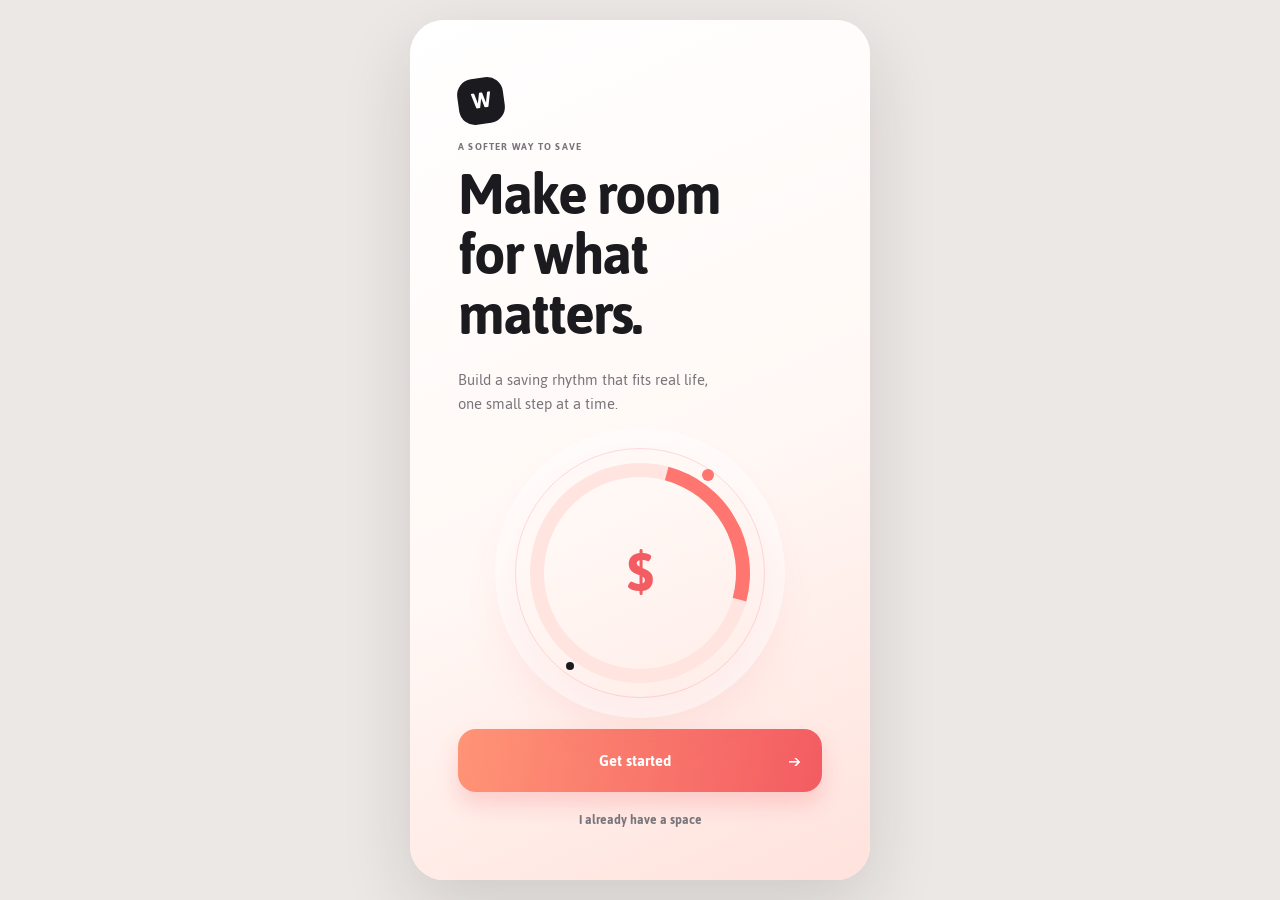
==== commit 662d7fce: "Restyle: Jaldi type, rounded ring caps, purple goal-reached, plain $ - Typeface is now Jaldi through" ====
--- a/index.html
+++ b/index.html
@@ -7,7 +7,7 @@
   <title>Wispace | Make room for your goals</title>
   <link rel="preconnect" href="https://fonts.googleapis.com">
   <link rel="preconnect" href="https://fonts.gstatic.com" crossorigin>
-  <link href="https://fonts.googleapis.com/css2?family=DM+Sans:wght@400;500;600;700&family=Space+Grotesk:wght@500;600;700&display=swap" rel="stylesheet">
+  <link href="https://fonts.googleapis.com/css2?family=Jaldi:wght@400;700&display=swap" rel="stylesheet">
   <link rel="stylesheet" href="styles.css">
 </head>
 <body>
@@ -57,8 +57,8 @@
       </label>
       <label class="when-create">What are you saving in?
         <select id="currency-input">
-          <option value="USD">USD (US$)</option>
-          <option value="CAD">CAD (CA$)</option>
+          <option value="USD">USD ($)</option>
+          <option value="CAD">CAD ($)</option>
           <option value="EUR">EUR (&euro;)</option>
         </select>
       </label>
@@ -179,8 +179,8 @@
           <label>Display name<input id="setting-name" type="text" placeholder="Your name"></label>
           <label>Currency
             <select id="profile-currency">
-              <option value="USD">USD (US$)</option>
-              <option value="CAD">CAD (CA$)</option>
+              <option value="USD">USD ($)</option>
+              <option value="CAD">CAD ($)</option>
               <option value="EUR">EUR (&euro;)</option>
             </select>
           </label>
--- a/styles.css
+++ b/styles.css
@@ -7,14 +7,14 @@
   --coral:#ff756f;
   --coral-dark:#f35c62;
   --blush:#ffe4df;
-  --green:#45b979;
+  --green:#45b979;--violet:#6360c9;
   --amber:#e08c3b;
   --shadow:0 18px 35px rgba(38,25,20,.07);
 }
 
 *{box-sizing:border-box}
 [hidden]{display:none!important}
-body{margin:0;background:#ece8e5;color:var(--ink);font-family:'DM Sans',sans-serif}
+body{margin:0;background:#ece8e5;color:var(--ink);font-family:'Jaldi',system-ui,sans-serif}
 button,input,select{font:inherit}
 button{cursor:pointer;border:0;color:inherit}
 h1,h2,h3,p{margin-top:0}
@@ -30,13 +30,13 @@
 
 .welcome-view{padding:44px 28px 24px;flex-direction:column;background:linear-gradient(155deg,#fff 0%,#fff8f5 55%,#ffe2dc 100%)}
 .welcome-view.active{display:flex}
-.brand-mark{width:46px;height:46px;border-radius:16px;background:var(--ink);color:#fff;display:grid;place-items:center;font:700 25px 'Space Grotesk';transform:rotate(-8deg)}
+.brand-mark{width:46px;height:46px;border-radius:16px;background:var(--ink);color:#fff;display:grid;place-items:center;font:700 25px/1.15 'Jaldi',sans-serif;transform:rotate(-8deg)}
 .welcome-copy{margin-top:auto;position:relative;z-index:1}
-.welcome-copy h1{font:700 clamp(44px,12vw,64px)/.94 'Space Grotesk';letter-spacing:-2px;margin-bottom:22px}
+.welcome-copy h1{font:700 clamp(44px,12vw,64px)/.94 'Jaldi',sans-serif;letter-spacing:-2px;margin-bottom:22px}
 .welcome-copy>p:last-child{max-width:260px;font-size:17px;line-height:1.45;color:var(--muted)}
 .welcome-orbit{height:250px;width:250px;margin:14px auto 18px;border:1px solid rgba(243,92,98,.2);border-radius:50%;position:relative;display:grid;place-items:center;box-shadow:0 0 0 20px rgba(255,255,255,.5),0 24px 50px rgba(243,92,98,.16)}
 .welcome-orbit:before{content:'';position:absolute;inset:14px;border:14px solid var(--blush);border-right-color:var(--coral);border-radius:50%;transform:rotate(-30deg)}
-.welcome-orbit span{font:700 62px 'Space Grotesk';color:var(--coral-dark);z-index:1}
+.welcome-orbit span{font:700 62px/1.15 'Jaldi',sans-serif;color:var(--coral-dark);z-index:1}
 .welcome-orbit i,.welcome-orbit b{position:absolute;border-radius:50%;background:var(--coral);width:12px;height:12px;top:20px;right:50px}
 .welcome-orbit b{background:var(--ink);bottom:27px;top:auto;left:50px;width:8px;height:8px}
 .welcome-button{margin-top:auto}
@@ -53,7 +53,7 @@
 
 .form-view{padding:38px 28px 48px;background:var(--paper)}
 .back-button{background:none;font-size:25px;padding:4px 0 30px}
-.form-heading h2{font:700 38px/1 'Space Grotesk';letter-spacing:-1px;margin-bottom:16px}
+.form-heading h2{font:700 38px/1 'Jaldi',sans-serif;letter-spacing:-1px;margin-bottom:16px}
 .form-heading>p:last-child{color:var(--muted);line-height:1.5;margin-bottom:0}
 .stack-form{margin-top:22px;display:grid;gap:18px}
 .form-row{display:grid;grid-template-columns:1fr 1fr;gap:12px}
@@ -70,14 +70,14 @@
 
 .app-view{padding:28px 20px 112px}
 .app-header{display:flex;align-items:flex-start;justify-content:space-between;margin-bottom:26px;gap:14px}
-.app-header h1{font:700 33px 'Space Grotesk';letter-spacing:-1.5px;margin:0 0 3px}
+.app-header h1{font:700 33px/1.15 'Jaldi',sans-serif;letter-spacing:-1.5px;margin:0 0 3px}
 .add-button{background:#efedeb;border-radius:20px;padding:9px 14px;font-weight:700;font-size:14px;white-space:nowrap;transition:background .2s}
 .add-button:hover{background:var(--blush);color:var(--coral-dark)}
 .add-button span{font-size:19px;line-height:10px;margin-left:4px}
 .page{display:none;animation:rise .35s ease both}
 .page.active-page{display:block}
 .page-title{margin:8px 0 22px}
-.page-title h2{font:700 35px 'Space Grotesk';margin:0;letter-spacing:-.8px}
+.page-title h2{font:700 35px/1.15 'Jaldi',sans-serif;margin:0;letter-spacing:-.8px}
 .goals-title{display:flex;align-items:flex-start;justify-content:space-between;gap:14px}
 .goals-title .add-button{margin-top:6px}
 
@@ -88,29 +88,31 @@
 .goal-carousel.dragging{cursor:grabbing;scroll-snap-type:none;scroll-behavior:auto}
 .goal-slide{flex:0 0 100%;scroll-snap-align:center;text-align:center;user-select:none}
 
-.progress-ring{width:min(280px,72vw);aspect-ratio:1;margin:0 auto 18px;border-radius:50%;padding:17px;background:conic-gradient(var(--coral) var(--progress,0%),var(--blush) 0);box-shadow:0 15px 30px rgba(255,117,111,.12);position:relative;transition:background .45s ease}
-.progress-ring:before{content:'';position:absolute;inset:0;border-radius:50%;background:rgba(255,255,255,.5);transform:scale(.91)}
-.ring-inner{position:relative;z-index:1;height:100%;border-radius:50%;background:var(--paper);display:flex;flex-direction:column;align-items:center;justify-content:center;padding:0 22px}
+.progress-ring{width:min(280px,72vw);aspect-ratio:1;margin:0 auto 18px;border-radius:50%;position:relative;box-shadow:0 15px 30px rgba(255,117,111,.12)}
+.ring-svg{position:absolute;inset:0;width:100%;height:100%;transform:rotate(-90deg)}
+.ring-track{fill:none;stroke:var(--blush);stroke-width:11}
+.ring-fill{fill:none;stroke:var(--coral);stroke-width:11;stroke-linecap:round;transition:stroke-dashoffset .6s ease}
+.ring-inner{position:absolute;inset:16px;border-radius:50%;display:flex;flex-direction:column;align-items:center;justify-content:center;padding:0 18px;text-align:center}
 .ring-inner span{color:var(--muted);font-size:13px;font-weight:600;max-width:100%;overflow:hidden;text-overflow:ellipsis;white-space:nowrap}
 .ring-inner small{color:var(--muted);font-size:13px}
-.ring-inner strong{font:700 clamp(30px,9vw,42px) 'Space Grotesk';margin:8px 0}
+.ring-inner strong{font:700 clamp(30px,9vw,42px)/1.15 'Jaldi',sans-serif;margin:8px 0}
 
 .pace-note{font-size:13px;font-weight:600;color:var(--green);margin:0}
 .pace-note.behind{color:var(--amber)}
-.pace-note.done{color:var(--coral-dark)}
+.pace-note.done{color:var(--violet)}
 .status-dot{display:inline-block;width:7px;height:7px;background:currentColor;border-radius:50%;margin-right:6px;vertical-align:middle}
 
 .carousel-dots{display:flex;justify-content:center;gap:7px;margin:16px 0 4px}
 .carousel-dots i{width:7px;height:7px;border-radius:50%;background:#ddd8d5;cursor:pointer;transition:.2s}
 .carousel-dots i.on{background:var(--coral);width:20px;border-radius:5px}
 .deposit-button{margin:18px 0 26px;text-align:center}
-.deposit-button b{font-family:'Space Grotesk';margin-left:4px}
+.deposit-button b{font-family:'Jaldi',sans-serif;margin-left:4px}
 
 /* ---------- check-in strip ---------- */
 
 .checkin-card,.panel{background:var(--panel);border:1px solid var(--line);border-radius:22px;padding:20px;box-shadow:var(--shadow)}
 .section-heading{display:flex;justify-content:space-between;align-items:flex-start;gap:12px}
-.section-heading h2{font:700 24px 'Space Grotesk';margin:0;letter-spacing:-.8px}
+.section-heading h2{font:700 24px/1.15 'Jaldi',sans-serif;margin:0;letter-spacing:-.8px}
 .icon-button{width:32px;height:32px;border-radius:50%;background:var(--blush);color:var(--coral-dark);font-size:18px;flex:0 0 auto}
 
 .checkin-track{display:flex;gap:10px;overflow-x:auto;scroll-snap-type:x proximity;padding:19px 1px 8px;cursor:grab;scrollbar-width:none;scroll-behavior:smooth}
@@ -119,7 +121,7 @@
 .checkin-track.dragging .day-card{pointer-events:none}
 .day-card{flex:0 0 76px;scroll-snap-align:center;text-align:center;background:#f5f4f3;border-radius:20px;padding:13px 4px 11px;color:var(--muted);font-size:11px;user-select:none;transition:transform .18s,background .18s}
 .day-card:hover{transform:translateY(-2px)}
-.day-card strong{display:block;font:700 19px 'Space Grotesk';color:var(--ink);margin:7px 0 3px}
+.day-card strong{display:block;font:700 19px/1.15 'Jaldi',sans-serif;color:var(--ink);margin:7px 0 3px}
 .day-card small{display:block;font-size:10px;opacity:.75}
 .day-card.done{background:#e1f5e9;color:var(--green)}
 .day-card.done strong{color:var(--green)}
@@ -130,16 +132,16 @@
 .mini-stat-row{display:grid;grid-template-columns:1fr 1fr;gap:12px;margin-top:18px}
 .mini-stat-row div{padding:15px;background:#f1efed;border-radius:15px}
 .mini-stat-row span{display:block;color:var(--muted);font-size:11px}
-.mini-stat-row strong{display:block;margin-top:5px;font:700 18px 'Space Grotesk'}
+.mini-stat-row strong{display:block;margin-top:5px;font:700 18px/1.15 'Jaldi',sans-serif}
 
 /* ---------- empty states ---------- */
 
 .empty-state{text-align:center;padding:34px 20px}
-.empty-state h3{font:700 24px 'Space Grotesk';margin:0 0 8px;letter-spacing:-.5px}
+.empty-state h3{font:700 24px/1.15 'Jaldi',sans-serif;margin:0 0 8px;letter-spacing:-.5px}
 .empty-state p{color:var(--muted);line-height:1.5;margin:0 auto 24px;max-width:270px}
 .empty-state.small{padding:30px 16px;background:var(--panel);border:1px dashed var(--line);border-radius:20px}
 .empty-state.small p{margin-bottom:0}
-.empty-orbit{width:110px;height:110px;margin:0 auto 22px;border-radius:50%;border:12px solid var(--blush);border-right-color:var(--coral);display:grid;place-items:center;font:700 34px 'Space Grotesk';color:var(--coral-dark);transform:rotate(-30deg)}
+.empty-orbit{width:110px;height:110px;margin:0 auto 22px;border-radius:50%;border:12px solid var(--blush);border-right-color:var(--coral);display:grid;place-items:center;font:700 34px/1.15 'Jaldi',sans-serif;color:var(--coral-dark);transform:rotate(-30deg)}
 
 /* ---------- goals ---------- */
 
@@ -147,11 +149,11 @@
 .goal-item{padding:18px;border:1px solid var(--line);border-radius:18px;background:#fff;cursor:pointer;transition:box-shadow .2s,transform .2s}
 .goal-item:hover{transform:translateY(-2px);box-shadow:var(--shadow)}
 .goal-item header{display:flex;justify-content:space-between;align-items:center;gap:10px;font-weight:700}
-.goal-name{font:700 17px 'Space Grotesk';overflow:hidden;text-overflow:ellipsis;white-space:nowrap}
+.goal-name{font:700 17px/1.15 'Jaldi',sans-serif;overflow:hidden;text-overflow:ellipsis;white-space:nowrap}
 .pill{flex:0 0 auto;border-radius:15px;padding:4px 10px;font-size:12px;background:#e5f6eb;color:var(--green)}
 .pill.behind{background:#fdf0e2;color:var(--amber)}
 .pill.done{background:var(--blush);color:var(--coral-dark)}
-.goal-amount{display:block;font:700 29px 'Space Grotesk';margin:13px 0 2px}
+.goal-amount{display:block;font:700 29px/1.15 'Jaldi',sans-serif;margin:13px 0 2px}
 .goal-item small{color:var(--muted)}
 .bar{height:8px;border-radius:8px;background:#eeeceb;margin-top:13px;overflow:hidden}
 .bar i{display:block;height:100%;background:var(--green);border-radius:inherit;transition:width .45s ease}
@@ -163,11 +165,11 @@
 .history-tabs button{flex:1;padding:10px;background:none;border-radius:10px;color:var(--muted);font-weight:700;font-size:14px}
 .history-tabs button.active{background:#fff;color:var(--ink);box-shadow:0 4px 12px rgba(38,25,20,.08)}
 .flow-summary>div:first-child{display:flex;justify-content:space-between;align-items:center;gap:12px;color:var(--muted);font-size:13px}
-.flow-summary strong{font:700 28px 'Space Grotesk';color:var(--ink)}
+.flow-summary strong{font:700 28px/1.15 'Jaldi',sans-serif;color:var(--ink)}
 .flow-pills{display:grid;grid-template-columns:1fr 1fr;gap:10px;margin-top:18px}
 .flow-pills p{padding:12px;background:#f3f2f1;border-radius:14px;margin:0}
 .flow-pills span{display:block;color:var(--muted);font-size:11px}
-.flow-pills b{font:700 18px 'Space Grotesk'}
+.flow-pills b{font:700 18px/1.15 'Jaldi',sans-serif}
 
 .transactions{margin-top:20px}
 .date-heading{margin:20px 0 4px;font-size:11px;font-weight:700;letter-spacing:.08em;text-transform:uppercase;color:var(--muted)}
@@ -189,16 +191,16 @@
 
 .profile-card{padding:24px 18px}
 .profile-summary{display:flex;align-items:center;gap:15px;margin-bottom:20px}
-.avatar{flex:0 0 auto;width:70px;height:70px;display:grid;place-items:center;border-radius:50%;background:linear-gradient(140deg,#f7d5aa,#dcbcaf);font:700 29px 'Space Grotesk'}
-.profile-summary h2{font:700 26px 'Space Grotesk';margin:0;letter-spacing:-1px}
+.avatar{flex:0 0 auto;width:70px;height:70px;display:grid;place-items:center;border-radius:50%;background:linear-gradient(140deg,#f7d5aa,#dcbcaf);font:700 29px/1.15 'Jaldi',sans-serif}
+.profile-summary h2{font:700 26px/1.15 'Jaldi',sans-serif;margin:0;letter-spacing:-1px}
 .profile-summary p{color:var(--muted);margin:2px 0}
 .profile-stats{display:grid;grid-template-columns:repeat(3,1fr);gap:10px;margin-bottom:22px}
 .profile-stats div{padding:14px 10px;background:#f4f2f1;border-radius:15px;text-align:center}
 .profile-stats span{display:block;color:var(--muted);font-size:11px}
-.profile-stats strong{display:block;margin-top:5px;font:700 17px 'Space Grotesk'}
+.profile-stats strong{display:block;margin-top:5px;font:700 17px/1.15 'Jaldi',sans-serif}
 .settings-list{display:grid;gap:10px}
 .settings-list label{display:flex;justify-content:space-between;align-items:center;gap:14px;padding:12px 14px;border-radius:14px;background:#f4f2f1;font-weight:700;font-size:14px}
-.settings-list strong{font-family:'Space Grotesk'}
+.settings-list strong{font-family:'Jaldi',sans-serif}
 .settings-list input[type=text],.settings-list select{border:0;background:transparent;font-weight:700;text-align:right;outline-color:var(--coral);padding:0;max-width:55%}
 .toggle{appearance:none;flex:0 0 auto;width:48px;height:28px;border-radius:20px;background:#d7d6d5;position:relative;transition:.2s;cursor:pointer}
 .toggle:before{content:'';position:absolute;width:22px;height:22px;top:3px;left:3px;border-radius:50%;background:#fff;transition:.2s}
@@ -218,7 +220,7 @@
 .modal-backdrop{display:none;position:fixed;inset:0;background:rgba(20,18,18,.32);z-index:10;align-items:flex-end;justify-content:center}
 .modal-backdrop.open{display:flex}
 .sheet{width:min(460px,100%);max-height:92vh;overflow-y:auto;background:var(--paper);padding:24px 24px 32px;border-radius:25px 25px 0 0;position:relative;animation:rise .25s ease;display:grid;gap:16px;align-content:start}
-.sheet h2{font:700 27px 'Space Grotesk';margin:0 0 4px;letter-spacing:-.8px;padding-right:40px}
+.sheet h2{font:700 27px/1.15 'Jaldi',sans-serif;margin:0 0 4px;letter-spacing:-.8px;padding-right:40px}
 .sheet .eyebrow{margin-bottom:0}
 .sheet-body{display:grid;gap:16px}
 .sheet-actions{display:grid;gap:10px;margin-top:4px}
@@ -235,17 +237,17 @@
 .field-label{margin:0 0 10px;color:var(--muted);font-size:13px;font-weight:600}
 .cadence-chips{display:flex;flex-wrap:wrap;gap:8px}
 .cadence-chips button{display:grid;gap:2px;text-align:left;background:#f1efed;border-radius:15px;padding:9px 13px;font-weight:600;font-size:12px;color:var(--muted);transition:.2s}
-.cadence-chips button b{font:700 14px 'Space Grotesk';color:var(--ink)}
+.cadence-chips button b{font:700 14px/1.15 'Jaldi',sans-serif;color:var(--ink)}
 .cadence-chips button.recommended{background:var(--blush);color:var(--coral-dark)}
 .cadence-chips button.recommended b{color:var(--coral-dark)}
 
 .suggestion{display:flex;justify-content:space-between;align-items:center;gap:12px;padding:14px;border-radius:13px;background:#fff0ee;font-size:13px;color:var(--muted);font-weight:600}
-.suggestion strong{font:700 15px 'Space Grotesk';color:var(--coral-dark);text-align:right}
+.suggestion strong{font:700 15px/1.15 'Jaldi',sans-serif;color:var(--coral-dark);text-align:right}
 .suggestion-list{display:grid;gap:8px}
 .suggestion-list:empty{display:none}
 .suggestion-card{display:grid;gap:3px;text-align:left;padding:14px;border:1px solid var(--line);border-radius:14px;background:#fff;transition:.2s}
 .suggestion-card:hover{border-color:var(--coral);background:#fffaf9}
-.suggestion-card strong{font:700 15px 'Space Grotesk'}
+.suggestion-card strong{font:700 15px/1.15 'Jaldi',sans-serif}
 .suggestion-card small{color:var(--muted);line-height:1.45}
 
 @keyframes rise{from{opacity:0;transform:translateY(12px)}to{opacity:1;transform:none}}
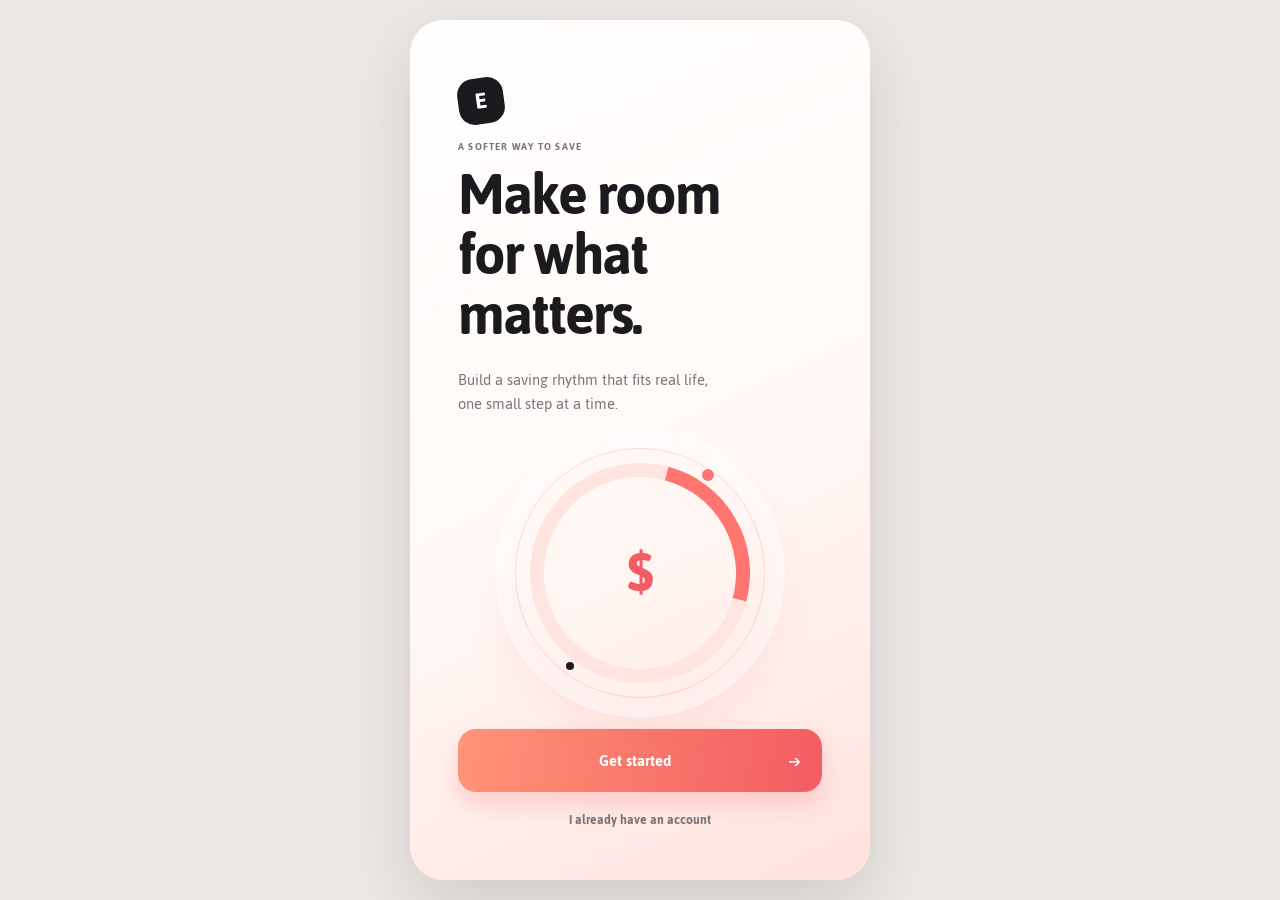
==== commit 9f2acbb5: "Rename the app to EarnWise Every visible mention of the old name changes: the browser tab, the brand" ====
--- a/index.html
+++ b/index.html
@@ -4,7 +4,7 @@
   <meta charset="UTF-8">
   <meta name="viewport" content="width=device-width, initial-scale=1.0">
   <meta name="theme-color" content="#f8f6f4">
-  <title>Wispace | Make room for your goals</title>
+  <title>EarnWise | A softer way to save</title>
   <link rel="preconnect" href="https://fonts.googleapis.com">
   <link rel="preconnect" href="https://fonts.gstatic.com" crossorigin>
   <link href="https://fonts.googleapis.com/css2?family=Jaldi:wght@400;700&display=swap" rel="stylesheet">
@@ -15,7 +15,7 @@
 
   <!-- Intro -->
   <section id="welcome-view" class="welcome-view screen active">
-    <div class="brand-mark">W</div>
+    <div class="brand-mark">E</div>
     <div class="welcome-copy">
       <p class="eyebrow">A softer way to save</p>
       <h1>Make room<br>for what matters.</h1>
@@ -23,7 +23,7 @@
     </div>
     <div class="welcome-orbit" aria-hidden="true"><span>$</span><i></i><b></b></div>
     <button class="primary-button welcome-button" data-action="start">Get started <span>&rarr;</span></button>
-    <button class="text-button" data-action="signin">I already have a space</button>
+    <button class="text-button" data-action="signin">I already have an account</button>
   </section>
 
   <!-- Sign in / create account -->
@@ -31,9 +31,9 @@
     <button class="back-button" data-action="welcome" aria-label="Back">&#8592;</button>
 
     <div class="form-heading">
-      <p class="eyebrow">Welcome to Wispace</p>
+      <p class="eyebrow">Welcome to EarnWise</p>
       <h2 id="auth-title">Let's make your<br>money feel lighter.</h2>
-      <p id="auth-subtitle">Tell us a little about you to personalise your space.</p>
+      <p id="auth-subtitle">Tell us a little about you to personalise your plan.</p>
     </div>
 
     <div class="segmented" id="auth-tabs">
@@ -64,19 +64,22 @@
       </label>
       <p class="form-note">Student project &mdash; everything stays in this browser and is never sent anywhere.</p>
       <p class="form-error" id="auth-error" hidden></p>
-      <button class="primary-button" type="submit" id="auth-submit">Create my space <span>&rarr;</span></button>
+      <button class="primary-button" type="submit" id="auth-submit">Create my account <span>&rarr;</span></button>
     </form>
   </section>
 
   <!-- The app itself -->
   <section id="app-view" class="app-view screen">
-    <header class="app-header">
+    <header class="app-header" id="app-header">
       <div>
-        <p class="eyebrow">Wispace</p>
+        <p class="eyebrow">EarnWise</p>
         <h1 id="greeting">Hey there!</h1>
         <p class="subtle">Steady progress, softer landing.</p>
       </div>
-      <button class="add-button" type="button" data-action="new-goal">Add <span>+</span></button>
+      <div class="progress-badge" id="progress-badge">
+        <strong id="progress-percent">0%</strong>
+        <span>saved</span>
+      </div>
     </header>
 
     <!-- Home -->
@@ -84,7 +87,7 @@
       <div class="empty-state" id="home-empty" hidden>
         <div class="empty-orbit" aria-hidden="true">$</div>
         <h3>Nothing saved yet</h3>
-        <p>Pick something you want and Wispace will work out the pace for you.</p>
+        <p>Pick something you want and EarnWise will work out the pace for you.</p>
         <button class="primary-button" data-action="new-goal">Make your first goal <span>+</span></button>
       </div>
 
@@ -92,7 +95,7 @@
         <div class="goal-carousel" id="goal-carousel" tabindex="0" aria-label="Your goals, drag to switch"></div>
         <div class="carousel-dots" id="carousel-dots"></div>
 
-        <button class="primary-button deposit-button" data-action="deposit">Deposit <b id="deposit-label">&mdash;</b></button>
+        <button class="primary-button deposit-button" id="deposit-button" data-action="deposit">Deposit</button>
 
         <section class="checkin-card">
           <div class="section-heading">
@@ -155,13 +158,13 @@
     <!-- Profile -->
     <div id="profile-page" class="page">
       <div class="page-title">
-        <p class="eyebrow">Your space</p>
+        <p class="eyebrow">Your account</p>
         <h2>Profile</h2>
       </div>
 
       <section class="profile-card panel">
         <div class="profile-summary">
-          <div class="avatar" id="avatar">W</div>
+          <div class="avatar" id="avatar">E</div>
           <div>
             <h2 id="profile-name">&mdash;</h2>
             <p id="profile-handle">&mdash;</p>
@@ -189,7 +192,10 @@
         </div>
       </section>
 
-      <button class="secondary-button" data-action="signout">Sign out</button>
+      <div class="profile-actions">
+        <button class="reset-button" id="reset-goals" type="button">Reset goals</button>
+        <button class="secondary-button" data-action="signout">Sign out</button>
+      </div>
     </div>
 
     <nav class="bottom-nav" aria-label="Main navigation">
--- a/styles.css
+++ b/styles.css
@@ -7,7 +7,7 @@
   --coral:#ff756f;
   --coral-dark:#f35c62;
   --blush:#ffe4df;
-  --green:#45b979;--violet:#6360c9;
+  --green:#45b979;--violet:#794fdc;--violet-soft:#f2ecfd;
   --amber:#e08c3b;
   --shadow:0 18px 35px rgba(38,25,20,.07);
 }
@@ -72,6 +72,10 @@
 .app-header{display:flex;align-items:flex-start;justify-content:space-between;margin-bottom:26px;gap:14px}
 .app-header h1{font:700 33px/1.15 'Jaldi',sans-serif;letter-spacing:-1.5px;margin:0 0 3px}
 .add-button{background:#efedeb;border-radius:20px;padding:9px 14px;font-weight:700;font-size:14px;white-space:nowrap;transition:background .2s}
+.progress-badge{flex:0 0 auto;display:grid;justify-items:center;gap:1px;background:var(--blush);color:var(--coral-dark);border-radius:20px;padding:8px 15px;transition:background .3s,color .3s}
+.progress-badge strong{font:700 19px/1.15 'Jaldi',sans-serif;font-variant-numeric:tabular-nums}
+.progress-badge span{font-size:10px;font-weight:700;letter-spacing:.09em;text-transform:uppercase;opacity:.7}
+.progress-badge.done{background:var(--violet-soft);color:var(--violet)}
 .add-button:hover{background:var(--blush);color:var(--coral-dark)}
 .add-button span{font-size:19px;line-height:10px;margin-left:4px}
 .page{display:none;animation:rise .35s ease both}
@@ -88,10 +92,12 @@
 .goal-carousel.dragging{cursor:grabbing;scroll-snap-type:none;scroll-behavior:auto}
 .goal-slide{flex:0 0 100%;scroll-snap-align:center;text-align:center;user-select:none}
 
-.progress-ring{width:min(280px,72vw);aspect-ratio:1;margin:0 auto 18px;border-radius:50%;position:relative;box-shadow:0 15px 30px rgba(255,117,111,.12)}
+.progress-ring{width:min(280px,72vw);aspect-ratio:1;margin:0 auto 18px;border-radius:50%;position:relative;box-shadow:0 15px 30px rgba(255,117,111,.12);transition:box-shadow .4s ease}
+.progress-ring.done{box-shadow:0 15px 30px rgba(121,79,220,.16)}
 .ring-svg{position:absolute;inset:0;width:100%;height:100%;transform:rotate(-90deg)}
 .ring-track{fill:none;stroke:var(--blush);stroke-width:11}
-.ring-fill{fill:none;stroke:var(--coral);stroke-width:11;stroke-linecap:round;transition:stroke-dashoffset .6s ease}
+.ring-fill{fill:none;stroke:var(--coral);stroke-width:11;stroke-linecap:round;transition:stroke-dashoffset .6s ease,stroke .4s ease}
+.ring-fill.done{stroke:var(--violet)}
 .ring-inner{position:absolute;inset:16px;border-radius:50%;display:flex;flex-direction:column;align-items:center;justify-content:center;padding:0 18px;text-align:center}
 .ring-inner span{color:var(--muted);font-size:13px;font-weight:600;max-width:100%;overflow:hidden;text-overflow:ellipsis;white-space:nowrap}
 .ring-inner small{color:var(--muted);font-size:13px}
@@ -106,6 +112,8 @@
 .carousel-dots i{width:7px;height:7px;border-radius:50%;background:#ddd8d5;cursor:pointer;transition:.2s}
 .carousel-dots i.on{background:var(--coral);width:20px;border-radius:5px}
 .deposit-button{margin:18px 0 26px;text-align:center}
+.deposit-button.done{background:linear-gradient(100deg,#9b7aec,var(--violet));box-shadow:0 12px 22px rgba(121,79,220,.22)}
+.deposit-button.done:hover{box-shadow:0 16px 28px rgba(121,79,220,.3)}
 .deposit-button b{font-family:'Jaldi',sans-serif;margin-left:4px}
 
 /* ---------- check-in strip ---------- */
@@ -126,6 +134,11 @@
 .day-card.done{background:#e1f5e9;color:var(--green)}
 .day-card.done strong{color:var(--green)}
 .day-card.today{background:var(--blush);outline:2px solid var(--coral);outline-offset:2px;color:var(--coral-dark)}
+.day-card.undoable{outline:1.5px dashed var(--green);outline-offset:2px}
+.day-card.undoable small{font-weight:700;opacity:1}
+.day-card.undoable:hover{background:#d3efdf}
+.day-card.done:not(.undoable){cursor:default}
+.day-card.done:not(.undoable):hover{transform:none}
 .day-card.today strong{color:var(--coral-dark)}
 .swipe-hint{text-align:center;color:#aaa;font-size:11px;margin:10px 0 0}
 
@@ -146,17 +159,22 @@
 /* ---------- goals ---------- */
 
 .goal-list{display:grid;gap:12px}
-.goal-item{padding:18px;border:1px solid var(--line);border-radius:18px;background:#fff;cursor:pointer;transition:box-shadow .2s,transform .2s}
-.goal-item:hover{transform:translateY(-2px);box-shadow:var(--shadow)}
+.goal-row{position:relative;border-radius:18px;overflow:hidden}
+.goal-delete{position:absolute;top:0;right:0;bottom:0;width:96px;background:var(--coral-dark);color:#fff;font-weight:700;font-size:14px;border-radius:0 18px 18px 0}
+.goal-delete:hover{background:#e0474e}
+.goal-item{position:relative;padding:18px;border:1px solid var(--line);border-radius:18px;background:#fff;cursor:pointer;touch-action:pan-y;user-select:none;transition:transform .25s ease,box-shadow .2s}
+.goal-item:hover{box-shadow:var(--shadow)}
+.goal-row.open .goal-item{transform:translateX(-96px)}
 .goal-item header{display:flex;justify-content:space-between;align-items:center;gap:10px;font-weight:700}
 .goal-name{font:700 17px/1.15 'Jaldi',sans-serif;overflow:hidden;text-overflow:ellipsis;white-space:nowrap}
 .pill{flex:0 0 auto;border-radius:15px;padding:4px 10px;font-size:12px;background:#e5f6eb;color:var(--green)}
 .pill.behind{background:#fdf0e2;color:var(--amber)}
-.pill.done{background:var(--blush);color:var(--coral-dark)}
+.pill.done{background:var(--violet-soft);color:var(--violet)}
 .goal-amount{display:block;font:700 29px/1.15 'Jaldi',sans-serif;margin:13px 0 2px}
 .goal-item small{color:var(--muted)}
 .bar{height:8px;border-radius:8px;background:#eeeceb;margin-top:13px;overflow:hidden}
-.bar i{display:block;height:100%;background:var(--green);border-radius:inherit;transition:width .45s ease}
+.bar i{display:block;height:100%;background:var(--green);border-radius:inherit;transition:width .45s ease,background .4s ease}
+.bar.done i{background:var(--violet)}
 .goal-foot{display:flex;justify-content:space-between;align-items:center;gap:10px;margin:13px 0 0;font-size:13px;color:var(--muted)}
 
 /* ---------- history ---------- */
@@ -178,7 +196,7 @@
 .transaction-icon.green{background:#54be7b}
 .transaction-icon.red{background:#ff8179}
 .transaction-icon.gold{background:#f9b94f}
-.transaction-icon.purple{background:#7d7be1}
+.transaction-icon.purple{background:var(--violet)}
 .transaction strong{display:block;font-size:15px}
 .transaction small{color:var(--muted)}
 .transaction .amount{font-weight:700}
@@ -206,7 +224,10 @@
 .toggle:before{content:'';position:absolute;width:22px;height:22px;top:3px;left:3px;border-radius:50%;background:#fff;transition:.2s}
 .toggle:checked{background:var(--green)}
 .toggle:checked:before{transform:translateX(20px)}
-#profile-page>.secondary-button{margin-top:18px}
+.profile-actions{display:grid;gap:10px;margin-top:18px}
+.reset-button{width:100%;padding:14px;border:1px solid #f6c4c4;border-radius:15px;background:#fff1f0;color:var(--coral-dark);font-weight:700;transition:background .2s,color .2s,border-color .2s}
+.reset-button:hover{background:var(--coral-dark);border-color:var(--coral-dark);color:#fff}
+.reset-button.armed{background:var(--coral-dark);border-color:var(--coral-dark);color:#fff}
 
 /* ---------- bottom nav ---------- */
 
